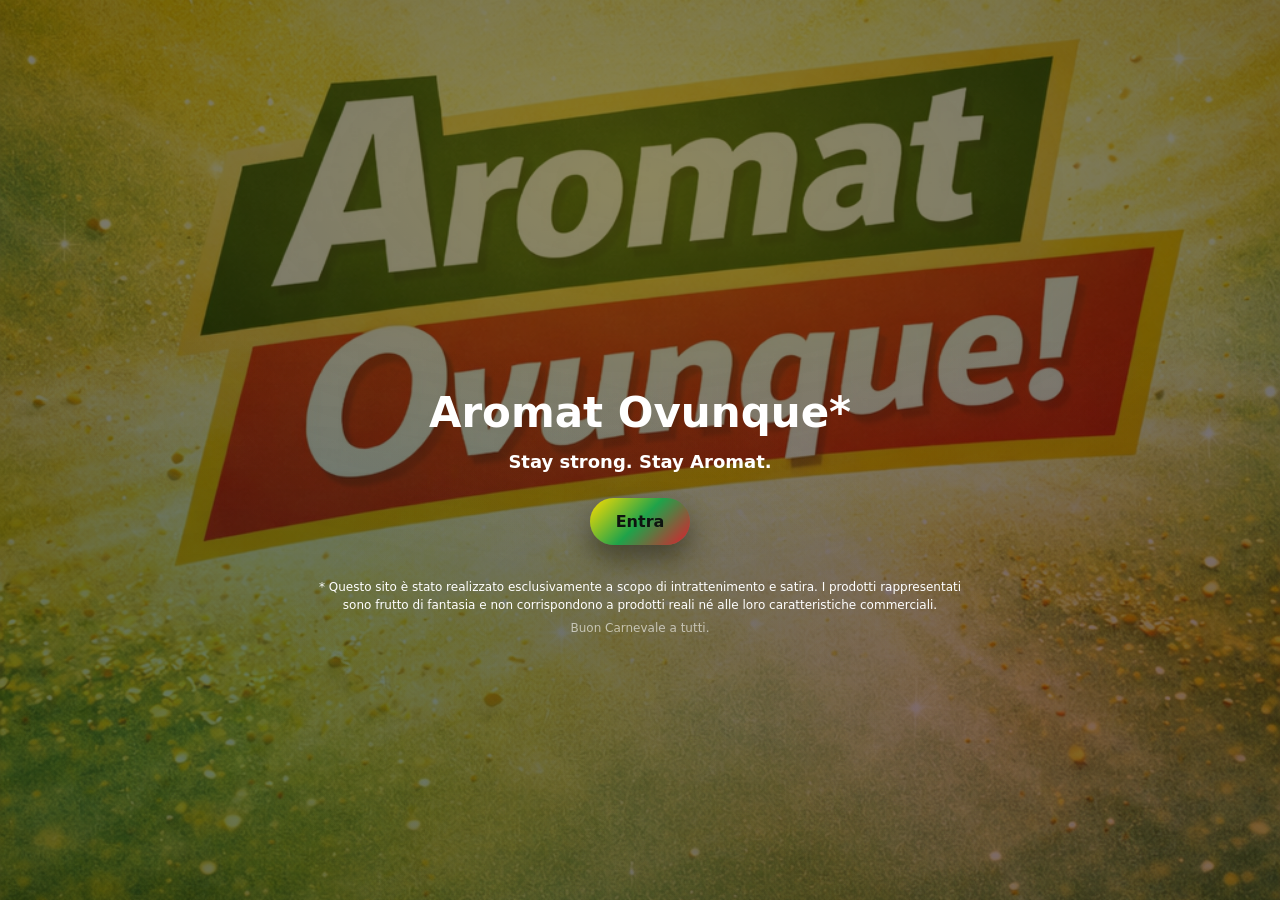
==== index.html @ a28d16bd "Update index.html" ====
<!doctype html>
<html lang="it">
<head>
  <meta charset="utf-8" />
  <meta name="viewport" content="width=device-width, initial-scale=1" />
  <title>Aromat Ovunque*</title>

  <style>
    :root{
      --yellow:#ffdd00;
      --green:#1fa34a;
      --red:#e11d2e;
    }

    *{ box-sizing:border-box; }
    html,body{ height:100%; }

    body{
      margin:0;
      min-height:100vh;
      display:grid;
      place-items:center;
      font-family: system-ui, -apple-system, Segoe UI, Roboto, Arial, sans-serif;
      color:#fff;

      background: url("Hero.jpg") center center / cover no-repeat fixed;
      overflow:hidden;
    }

    body::before{
      content:"";
      position:fixed;
      inset:0;
      background:
        radial-gradient(1200px 600px at 50% 20%, rgba(255,221,0,.18), transparent 65%),
        radial-gradient(1200px 600px at 20% 80%, rgba(31,163,74,.16), transparent 65%),
        radial-gradient(1200px 600px at 80% 80%, rgba(225,29,46,.14), transparent 65%),
        rgba(0,0,0,.55);
      z-index:0;
    }

    /* ---------- ANIMAZIONI ---------- */

    @keyframes fadeUp {
      from{
        opacity:0;
        transform: translateY(26px);
      }
      to{
        opacity:1;
        transform: translateY(0);
      }
    }

    .card{
      position:relative;
      z-index:1;
      max-width:720px;
      padding:36px 28px 30px;
      text-align:center;
      margin-top:120px;
    }

    .animate{
      opacity:0;
      animation: fadeUp .8s ease forwards;
    }

    .delay-1{ animation-delay:.2s; }
    .delay-2{ animation-delay:.45s; }
    .delay-3{ animation-delay:.7s; }
    .delay-4{ animation-delay:1s; }

    h1{
      margin:0 0 14px;
      font-size:42px;
    }

    .claim{
      margin:0 0 26px;
      font-size:18px;
      opacity:.85;
      font-weight:600;
    }

    .btn{
      display:inline-flex;
      padding:14px 26px;
      border-radius:999px;
      background: linear-gradient(135deg,
        var(--yellow),
        var(--green),
        var(--red));
      color:#0e1410;
      font-weight:900;
      text-decoration:none;
      box-shadow:0 14px 28px rgba(0,0,0,.4);
      transition: transform .15s ease, filter .15s ease;
    }

    .btn:hover{
      transform: translateY(-2px);
      filter: brightness(1.1);
    }

    .btn:active{
      transform: translateY(1px) scale(.98);
    }

    .disclaimer{
      margin-top:34px;
      font-size:12px;
      line-height:1.45;
      opacity:.7;
    }

    .disclaimer span{
      display:block;
      margin-top:6px;
      opacity:.6;
    }

    @media (max-width:600px){
      body{ background-attachment: scroll; }
      .card{ margin-top:90px; }
      h1{ font-size:34px; }
      .claim{ font-size:16px; }
    }
  </style>
</head>

<body>
  <div class="card">
    <h1 class="animate delay-1">Aromat Ovunque*</h1>

    <p class="claim animate delay-2">
      Stay strong. Stay Aromat.
    </p>

    <div class="animate delay-3">
      <a class="btn" href="shop.html">Entra</a>
    </div>

    <div class="disclaimer animate delay-4">
      * Questo sito è stato realizzato esclusivamente a scopo di intrattenimento e satira.
      I prodotti rappresentati sono frutto di fantasia e non corrispondono a prodotti reali
      né alle loro caratteristiche commerciali.
      <span>Buon Carnevale a tutti.</span>
    </div>
  </div>
</body>
</html>
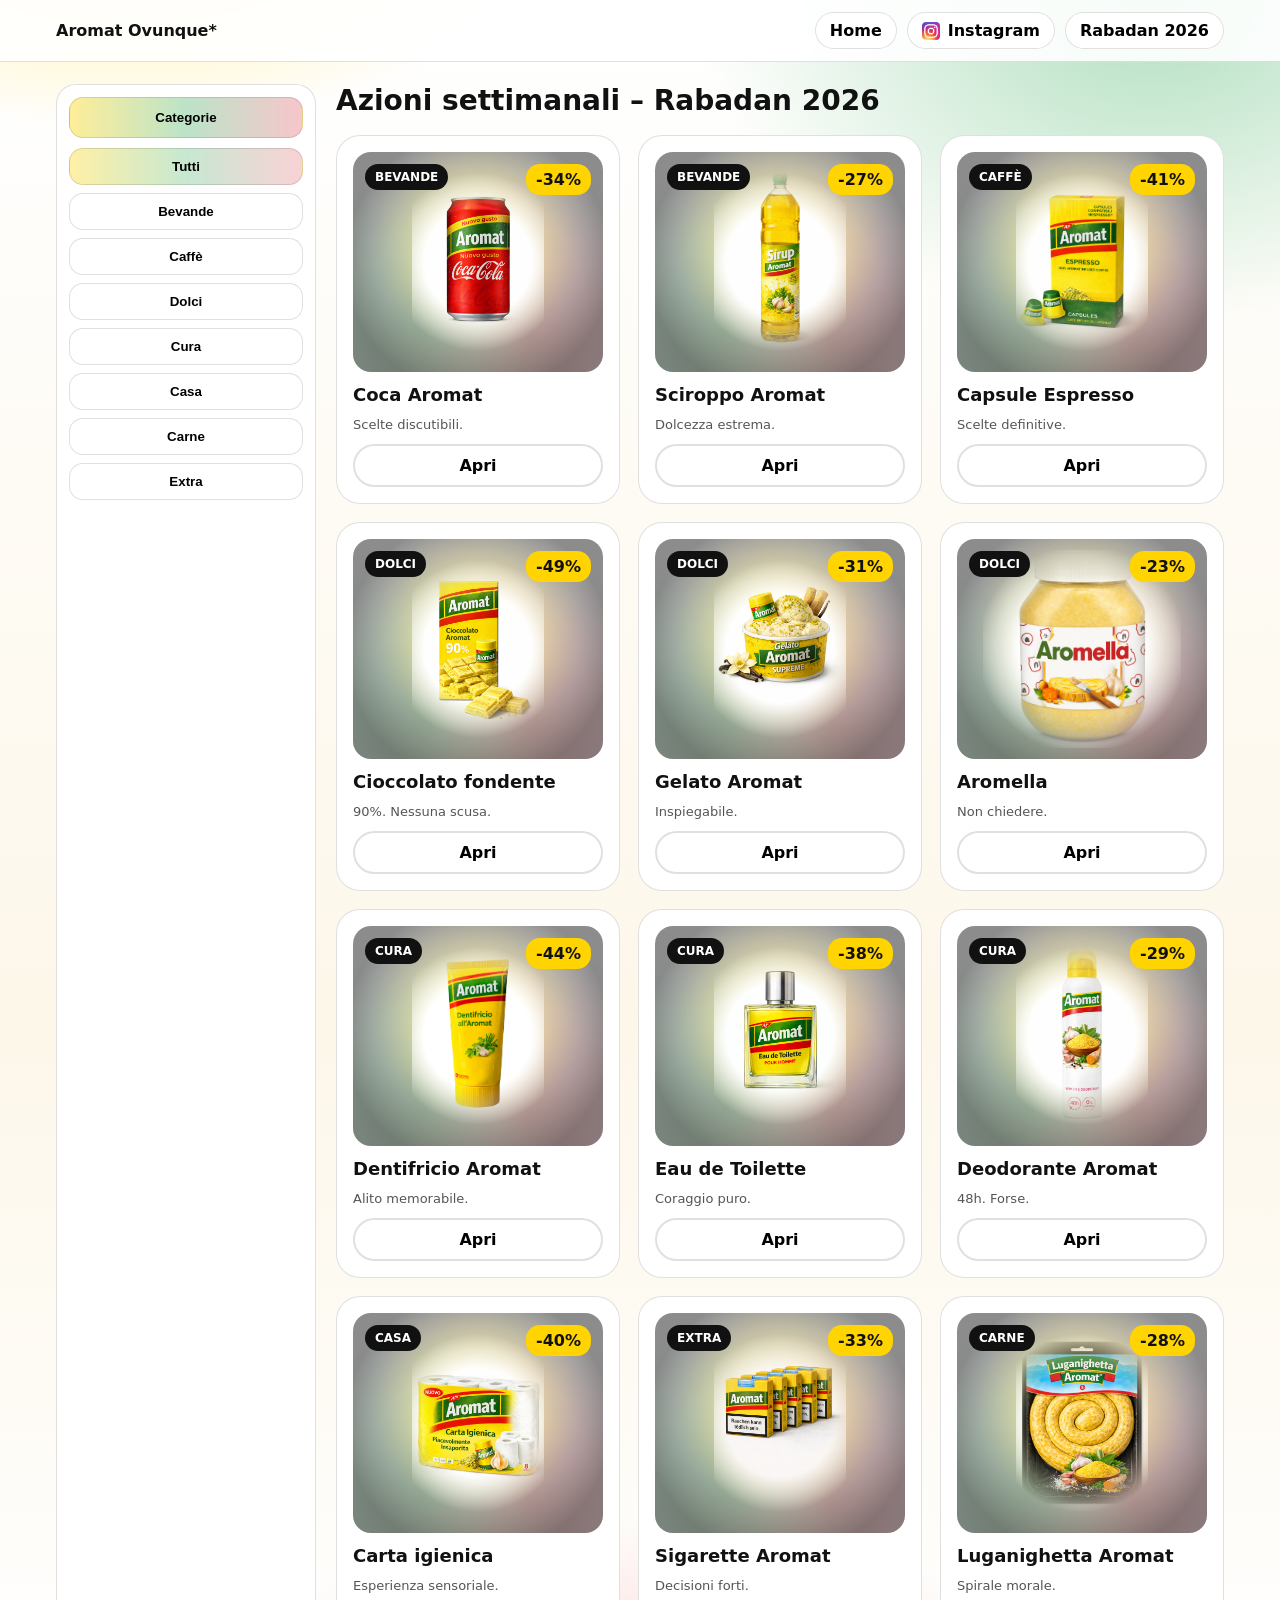
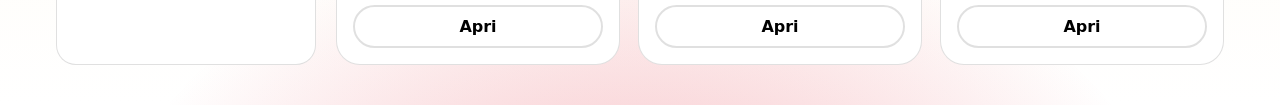
==== commit ee7deb95: "Refactor index.html with new styles and structure Updated HTML structure and styles for improved lay" ====
--- a/index.html
+++ b/index.html
@@ -1,152 +1,403 @@
 <!doctype html>
 <html lang="it">
 <head>
-  <meta charset="utf-8" />
-  <meta name="viewport" content="width=device-width, initial-scale=1" />
-  <title>Aromat Ovunque*</title>
-
-  <style>
-    :root{
-      --yellow:#ffdd00;
-      --green:#1fa34a;
-      --red:#e11d2e;
-    }
-
-    *{ box-sizing:border-box; }
-    html,body{ height:100%; }
-
-    body{
-      margin:0;
-      min-height:100vh;
-      display:grid;
-      place-items:center;
-      font-family: system-ui, -apple-system, Segoe UI, Roboto, Arial, sans-serif;
-      color:#fff;
-
-      background: url("Hero.jpg") center center / cover no-repeat fixed;
-      overflow:hidden;
-    }
-
-    body::before{
-      content:"";
-      position:fixed;
-      inset:0;
-      background:
-        radial-gradient(1200px 600px at 50% 20%, rgba(255,221,0,.18), transparent 65%),
-        radial-gradient(1200px 600px at 20% 80%, rgba(31,163,74,.16), transparent 65%),
-        radial-gradient(1200px 600px at 80% 80%, rgba(225,29,46,.14), transparent 65%),
-        rgba(0,0,0,.55);
-      z-index:0;
-    }
-
-    /* ---------- ANIMAZIONI ---------- */
-
-    @keyframes fadeUp {
-      from{
-        opacity:0;
-        transform: translateY(26px);
-      }
-      to{
-        opacity:1;
-        transform: translateY(0);
-      }
-    }
-
-    .card{
-      position:relative;
-      z-index:1;
-      max-width:720px;
-      padding:36px 28px 30px;
-      text-align:center;
-      margin-top:120px;
-    }
-
-    .animate{
-      opacity:0;
-      animation: fadeUp .8s ease forwards;
-    }
-
-    .delay-1{ animation-delay:.2s; }
-    .delay-2{ animation-delay:.45s; }
-    .delay-3{ animation-delay:.7s; }
-    .delay-4{ animation-delay:1s; }
-
-    h1{
-      margin:0 0 14px;
-      font-size:42px;
-    }
-
-    .claim{
-      margin:0 0 26px;
-      font-size:18px;
-      opacity:.85;
-      font-weight:600;
-    }
-
-    .btn{
-      display:inline-flex;
-      padding:14px 26px;
-      border-radius:999px;
-      background: linear-gradient(135deg,
-        var(--yellow),
-        var(--green),
-        var(--red));
-      color:#0e1410;
-      font-weight:900;
-      text-decoration:none;
-      box-shadow:0 14px 28px rgba(0,0,0,.4);
-      transition: transform .15s ease, filter .15s ease;
-    }
-
-    .btn:hover{
-      transform: translateY(-2px);
-      filter: brightness(1.1);
-    }
-
-    .btn:active{
-      transform: translateY(1px) scale(.98);
-    }
-
-    .disclaimer{
-      margin-top:34px;
-      font-size:12px;
-      line-height:1.45;
-      opacity:.7;
-    }
-
-    .disclaimer span{
-      display:block;
-      margin-top:6px;
-      opacity:.6;
-    }
-
-    @media (max-width:600px){
-      body{ background-attachment: scroll; }
-      .card{ margin-top:90px; }
-      h1{ font-size:34px; }
-      .claim{ font-size:16px; }
-    }
-  </style>
+<meta charset="utf-8">
+<meta name="viewport" content="width=device-width, initial-scale=1">
+<title>Aromat Ovunque* – Shop</title>
+
+<style>
+:root{
+  --yellow:#ffd400;
+  --green:#1fa34a;
+  --red:#e11d2e;
+  --ink:#111;
+  --muted:#555;
+  --line:rgba(0,0,0,.12);
+}
+
+*{box-sizing:border-box}
+
+body{
+  margin:0;
+  font-family:system-ui,-apple-system,Segoe UI,Roboto,Arial;
+  color:var(--ink);
+
+  /* SFONDO BRILLANTINO */
+  background:
+    radial-gradient(800px 500px at 10% -10%, rgba(255,212,0,.55), transparent 60%),
+    radial-gradient(700px 500px at 90% 0%, rgba(31,163,74,.35), transparent 65%),
+    radial-gradient(900px 600px at 50% 110%, rgba(225,29,46,.30), transparent 60%),
+    linear-gradient(180deg,#fff 0%, #fdf7ea 60%, #fff 100%);
+}
+
+/* HEADER */
+header{
+  position:sticky; top:0; z-index:10;
+  background:rgba(255,255,255,.9);
+  backdrop-filter:blur(10px);
+  border-bottom:1px solid var(--line);
+}
+.header-inner{
+  max-width:1200px;
+  margin:auto;
+  padding:12px 16px;
+  display:flex;
+  justify-content:space-between;
+  align-items:center;
+  gap:12px;
+}
+.brand{
+  font-weight:900;
+}
+.actions{
+  display:flex;
+  gap:10px;
+  flex-wrap:wrap;
+}
+.pill{
+  padding:8px 14px;
+  border-radius:999px;
+  border:1px solid var(--line);
+  background:#fff;
+  text-decoration:none;
+  font-weight:800;
+  color:#000;
+  display:inline-flex;
+  align-items:center;
+  gap:8px;
+}
+.pill img{
+  width:18px;
+  height:18px;
+}
+
+/* LAYOUT */
+.wrap{
+  max-width:1200px;
+  margin:auto;
+  padding:22px 16px 40px;
+  display:grid;
+  grid-template-columns:260px 1fr;
+  gap:20px;
+}
+@media(max-width:900px){
+  .wrap{grid-template-columns:1fr}
+}
+
+/* SIDEBAR */
+aside{
+  background:#fff;
+  border:1px solid var(--line);
+  border-radius:20px;
+  padding:12px;
+}
+.toggle{
+  width:100%;
+  padding:12px;
+  border-radius:14px;
+  border:1px solid var(--line);
+  background:linear-gradient(90deg,
+    rgba(255,212,0,.4),
+    rgba(31,163,74,.3),
+    rgba(225,29,46,.25)
+  );
+  font-weight:900;
+  cursor:pointer;
+}
+.catlist{
+  margin-top:10px;
+}
+.catbtn{
+  width:100%;
+  margin-bottom:8px;
+  padding:10px 12px;
+  border-radius:14px;
+  border:1px solid var(--line);
+  background:#fff;
+  font-weight:800;
+  cursor:pointer;
+}
+.catbtn.active{
+  background:linear-gradient(90deg,
+    rgba(255,212,0,.35),
+    rgba(31,163,74,.25),
+    rgba(225,29,46,.20)
+  );
+}
+
+/* MAIN */
+h1{
+  margin:0 0 18px;
+  font-size:28px;
+}
+
+.grid{
+  display:grid;
+  grid-template-columns:repeat(3,1fr);
+  gap:18px;
+}
+@media(max-width:1100px){.grid{grid-template-columns:repeat(2,1fr)}}
+@media(max-width:600px){.grid{grid-template-columns:1fr}}
+
+/* CARD */
+.card{
+  background:#fff;
+  border:1px solid var(--line);
+  border-radius:24px;
+  padding:16px;
+  display:flex;
+  flex-direction:column;
+  gap:12px;
+  transition:.2s ease;
+}
+.card:hover{
+  transform:translateY(-6px);
+  box-shadow:0 25px 50px rgba(0,0,0,.18);
+}
+
+/* IMMAGINE MODERNA */
+.stage{
+  position:relative;
+  height:220px;
+  border-radius:18px;
+  overflow:hidden;
+  display:flex;
+  align-items:center;
+  justify-content:center;
+  background:
+    radial-gradient(circle at 50% 40%, rgba(255,212,0,.45), transparent 60%),
+    radial-gradient(circle at 30% 80%, rgba(31,163,74,.30), transparent 65%),
+    radial-gradient(circle at 70% 85%, rgba(225,29,46,.28), transparent 65%);
+}
+.stage::before{
+  content:"";
+  position:absolute;
+  inset:0;
+  background:radial-gradient(circle, transparent 30%, rgba(0,0,0,.45) 80%);
+}
+.stage img{
+  max-width:90%;
+  max-height:90%;
+  z-index:1;
+  filter:drop-shadow(0 28px 40px rgba(0,0,0,.4));
+  -webkit-mask-image:radial-gradient(circle,#000 45%,transparent 75%);
+  mask-image:radial-gradient(circle,#000 45%,transparent 75%);
+}
+
+/* TAG + SCONTO */
+.tag{
+  position:absolute;
+  top:12px; left:12px;
+  background:#111;
+  color:#fff;
+  font-size:12px;
+  padding:6px 10px;
+  border-radius:999px;
+  font-weight:900;
+  z-index:2;
+}
+.sale{
+  position:absolute;
+  top:12px; right:12px;
+  background:var(--yellow);
+  padding:6px 10px;
+  border-radius:14px;
+  font-weight:900;
+  z-index:2;
+}
+
+.card h3{margin:0;font-size:18px}
+.card p{margin:0;font-size:13px;color:var(--muted)}
+
+.open{
+  margin-top:auto;
+  text-align:center;
+  padding:10px;
+  border-radius:999px;
+  font-weight:900;
+  border:2px solid var(--line);
+  text-decoration:none;
+  color:#000;
+}
+.open:hover{
+  background:linear-gradient(90deg,var(--yellow),var(--green),var(--red));
+}
+
+/* UTIL */
+.hidden{display:none}
+</style>
 </head>
 
 <body>
-  <div class="card">
-    <h1 class="animate delay-1">Aromat Ovunque*</h1>
-
-    <p class="claim animate delay-2">
-      Stay strong. Stay Aromat.
-    </p>
-
-    <div class="animate delay-3">
-      <a class="btn" href="shop.html">Entra</a>
+
+<header>
+  <div class="header-inner">
+    <div class="brand">Aromat Ovunque*</div>
+    <div class="actions">
+      <a class="pill" href="index.html">Home</a>
+      <a class="pill" href="https://www.instagram.com/aromatovunque.ch?igsh=cHMxaHVyOWZmNTkz" target="_blank">
+        <img src="insta.jpg" alt="">Instagram
+      </a>
+      <span class="pill">Rabadan 2026</span>
     </div>
-
-    <div class="disclaimer animate delay-4">
-      * Questo sito è stato realizzato esclusivamente a scopo di intrattenimento e satira.
-      I prodotti rappresentati sono frutto di fantasia e non corrispondono a prodotti reali
-      né alle loro caratteristiche commerciali.
-      <span>Buon Carnevale a tutti.</span>
-    </div>
-  </div>
+  </div>
+</header>
+
+<div class="wrap">
+
+<aside>
+  <button class="toggle">Categorie</button>
+  <div class="catlist">
+    <button class="catbtn active" data-f="all">Tutti</button>
+    <button class="catbtn" data-f="bevande">Bevande</button>
+    <button class="catbtn" data-f="caffe">Caffè</button>
+    <button class="catbtn" data-f="dolci">Dolci</button>
+    <button class="catbtn" data-f="cura">Cura</button>
+    <button class="catbtn" data-f="casa">Casa</button>
+    <button class="catbtn" data-f="carne">Carne</button>
+    <button class="catbtn" data-f="extra">Extra</button>
+  </div>
+</aside>
+
+<main>
+<h1>Azioni settimanali – Rabadan 2026</h1>
+
+<section class="grid">
+
+<!-- ELENCO PRODOTTI (tutti) -->
+
+<!-- BEVANDE -->
+<div class="card" data-cat="bevande">
+  <div class="stage"><span class="tag">BEVANDE</span><span class="sale">-34%</span>
+    <img src="coca.jpg">
+  </div>
+  <h3>Coca Aromat</h3>
+  <p>Scelte discutibili.</p>
+  <a class="open" href="coca.jpg">Apri</a>
+</div>
+
+<div class="card" data-cat="bevande">
+  <div class="stage"><span class="tag">BEVANDE</span><span class="sale">-27%</span>
+    <img src="sciroppo.jpg">
+  </div>
+  <h3>Sciroppo Aromat</h3>
+  <p>Dolcezza estrema.</p>
+  <a class="open" href="sciroppo.jpg">Apri</a>
+</div>
+
+<!-- CAFFÈ -->
+<div class="card" data-cat="caffe">
+  <div class="stage"><span class="tag">CAFFÈ</span><span class="sale">-41%</span>
+    <img src="caffe.jpg">
+  </div>
+  <h3>Capsule Espresso</h3>
+  <p>Scelte definitive.</p>
+  <a class="open" href="caffe.jpg">Apri</a>
+</div>
+
+<!-- DOLCI -->
+<div class="card" data-cat="dolci">
+  <div class="stage"><span class="tag">DOLCI</span><span class="sale">-49%</span>
+    <img src="cioccolato.jpg">
+  </div>
+  <h3>Cioccolato fondente</h3>
+  <p>90%. Nessuna scusa.</p>
+  <a class="open" href="cioccolato.jpg">Apri</a>
+</div>
+
+<div class="card" data-cat="dolci">
+  <div class="stage"><span class="tag">DOLCI</span><span class="sale">-31%</span>
+    <img src="gelato.jpg">
+  </div>
+  <h3>Gelato Aromat</h3>
+  <p>Inspiegabile.</p>
+  <a class="open" href="gelato.jpg">Apri</a>
+</div>
+
+<div class="card" data-cat="dolci">
+  <div class="stage"><span class="tag">DOLCI</span><span class="sale">-23%</span>
+    <img src="aromella.jpg">
+  </div>
+  <h3>Aromella</h3>
+  <p>Non chiedere.</p>
+  <a class="open" href="aromella.jpg">Apri</a>
+</div>
+
+<!-- CURA -->
+<div class="card" data-cat="cura">
+  <div class="stage"><span class="tag">CURA</span><span class="sale">-44%</span>
+    <img src="dentifricio.jpg">
+  </div>
+  <h3>Dentifricio Aromat</h3>
+  <p>Alito memorabile.</p>
+  <a class="open" href="dentifricio.jpg">Apri</a>
+</div>
+
+<div class="card" data-cat="cura">
+  <div class="stage"><span class="tag">CURA</span><span class="sale">-38%</span>
+    <img src="profumo.jpg">
+  </div>
+  <h3>Eau de Toilette</h3>
+  <p>Coraggio puro.</p>
+  <a class="open" href="profumo.jpg">Apri</a>
+</div>
+
+<div class="card" data-cat="cura">
+  <div class="stage"><span class="tag">CURA</span><span class="sale">-29%</span>
+    <img src="deodorante.jpg">
+  </div>
+  <h3>Deodorante Aromat</h3>
+  <p>48h. Forse.</p>
+  <a class="open" href="deodorante.jpg">Apri</a>
+</div>
+
+<!-- CASA -->
+<div class="card" data-cat="casa">
+  <div class="stage"><span class="tag">CASA</span><span class="sale">-40%</span>
+    <img src="carta.jpg">
+  </div>
+  <h3>Carta igienica</h3>
+  <p>Esperienza sensoriale.</p>
+  <a class="open" href="carta.jpg">Apri</a>
+</div>
+<!-- EXTRA -->
+<div class="card" data-cat="extra">
+  <div class="stage"><span class="tag">EXTRA</span><span class="sale">-33%</span>
+    <img src="sigarette.jpg">
+  </div>
+  <h3>Sigarette Aromat</h3>
+  <p>Decisioni forti.</p>
+  <a class="open" href="sigarette.jpg">Apri</a>
+</div>
+
+<!-- CARNE -->
+<div class="card" data-cat="carne">
+  <div class="stage"><span class="tag">CARNE</span><span class="sale">-28%</span>
+    <img src="luganighetta.jpg">
+  </div>
+  <h3>Luganighetta Aromat</h3>
+  <p>Spirale morale.</p>
+  <a class="open" href="luganighetta.jpg">Apri</a>
+</div>
+
+</section>
+</main>
+</div>
+
+<script>
+const btns=document.querySelectorAll(".catbtn");
+const cards=document.querySelectorAll(".card");
+btns.forEach(b=>{
+  b.onclick=()=>{
+    btns.forEach(x=>x.classList.remove("active"));
+    b.classList.add("active");
+    const f=b.dataset.f;
+    cards.forEach(c=>{
+      c.classList.toggle("hidden",f!=="all" && c.dataset.cat!==f);
+    });
+  }
+});
+</script>
+
 </body>
 </html>
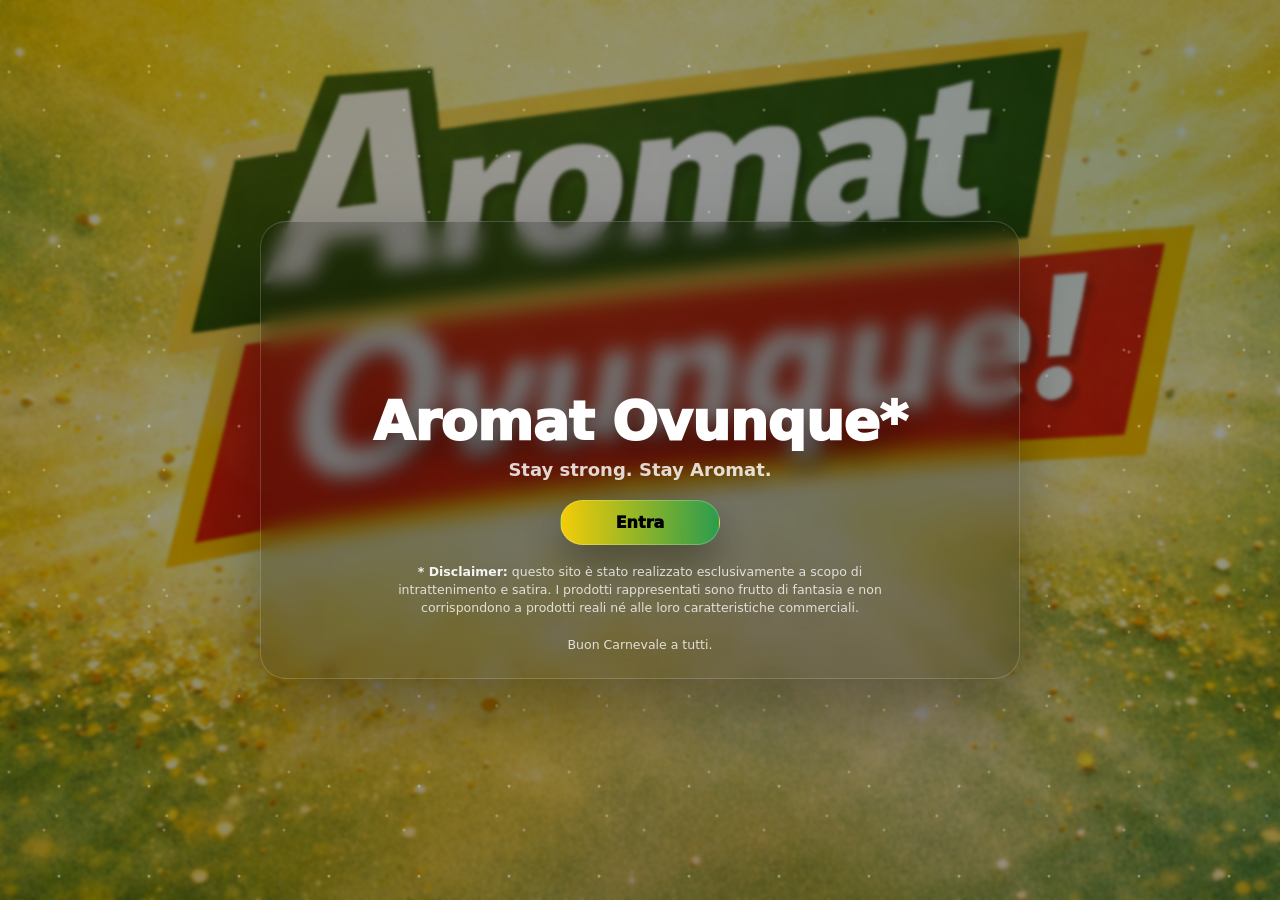
==== commit fe057442: "Refactor index.html for layout and style enhancements Updated HTML structure and styles for improved" ====
--- a/index.html
+++ b/index.html
@@ -1,403 +1,198 @@
 <!doctype html>
 <html lang="it">
 <head>
-<meta charset="utf-8">
-<meta name="viewport" content="width=device-width, initial-scale=1">
-<title>Aromat Ovunque* – Shop</title>
+  <meta charset="utf-8" />
+  <meta name="viewport" content="width=device-width, initial-scale=1" />
+  <title>Aromat Ovunque*</title>
 
-<style>
-:root{
-  --yellow:#ffd400;
-  --green:#1fa34a;
-  --red:#e11d2e;
-  --ink:#111;
-  --muted:#555;
-  --line:rgba(0,0,0,.12);
-}
+  <style>
+    :root{
+      --yellow:#ffd400;
+      --green:#1fa34a;
+      --red:#e11d2e;
+      --ink:#ffffff;
+      --muted:rgba(255,255,255,.82);
+    }
 
-*{box-sizing:border-box}
+    *{box-sizing:border-box}
+    html,body{height:100%}
+    body{
+      margin:0;
+      font-family:system-ui,-apple-system,Segoe UI,Roboto,Arial;
+      color:var(--ink);
+      background:#0b0b0b;
+      overflow:hidden;
+    }
 
-body{
-  margin:0;
-  font-family:system-ui,-apple-system,Segoe UI,Roboto,Arial;
-  color:var(--ink);
+    /* Hero background */
+    .hero{
+      position:fixed;
+      inset:0;
+      background:
+        radial-gradient(900px 520px at 12% 10%, rgba(255,212,0,.16), transparent 62%),
+        radial-gradient(900px 520px at 92% 18%, rgba(31,163,74,.12), transparent 62%),
+        radial-gradient(900px 520px at 55% 95%, rgba(225,29,46,.12), transparent 62%),
+        url("Hero.jpg") center/cover no-repeat;
+      filter:saturate(1.05) contrast(1.02);
+      transform:scale(1.02);
+    }
 
-  /* SFONDO BRILLANTINO */
-  background:
-    radial-gradient(800px 500px at 10% -10%, rgba(255,212,0,.55), transparent 60%),
-    radial-gradient(700px 500px at 90% 0%, rgba(31,163,74,.35), transparent 65%),
-    radial-gradient(900px 600px at 50% 110%, rgba(225,29,46,.30), transparent 60%),
-    linear-gradient(180deg,#fff 0%, #fdf7ea 60%, #fff 100%);
-}
+    /* Dark overlay for readability */
+    .overlay{
+      position:fixed;
+      inset:0;
+      background: rgba(0,0,0,.42);
+      backdrop-filter: blur(1.5px);
+    }
 
-/* HEADER */
-header{
-  position:sticky; top:0; z-index:10;
-  background:rgba(255,255,255,.9);
-  backdrop-filter:blur(10px);
-  border-bottom:1px solid var(--line);
-}
-.header-inner{
-  max-width:1200px;
-  margin:auto;
-  padding:12px 16px;
-  display:flex;
-  justify-content:space-between;
-  align-items:center;
-  gap:12px;
-}
-.brand{
-  font-weight:900;
-}
-.actions{
-  display:flex;
-  gap:10px;
-  flex-wrap:wrap;
-}
-.pill{
-  padding:8px 14px;
-  border-radius:999px;
-  border:1px solid var(--line);
-  background:#fff;
-  text-decoration:none;
-  font-weight:800;
-  color:#000;
-  display:inline-flex;
-  align-items:center;
-  gap:8px;
-}
-.pill img{
-  width:18px;
-  height:18px;
-}
+    /* Subtle sparkles */
+    .sparkles{
+      position:fixed;
+      inset:-40px;
+      pointer-events:none;
+      opacity:.45;
+      background:
+        radial-gradient(circle at 10% 18%, rgba(255,255,255,.75) 0 1px, transparent 2px) 0 0/90px 90px,
+        radial-gradient(circle at 70% 25%, rgba(255,255,255,.55) 0 1px, transparent 2px) 0 0/120px 120px,
+        radial-gradient(circle at 35% 80%, rgba(255,255,255,.55) 0 1px, transparent 2px) 0 0/140px 140px,
+        radial-gradient(circle at 88% 78%, rgba(255,255,255,.55) 0 1px, transparent 2px) 0 0/110px 110px;
+      animation:sparkle 7s linear infinite;
+      filter:blur(.15px);
+    }
+    @keyframes sparkle{
+      0%{transform:translate3d(0,0,0)}
+      100%{transform:translate3d(-60px,40px,0)}
+    }
 
-/* LAYOUT */
-.wrap{
-  max-width:1200px;
-  margin:auto;
-  padding:22px 16px 40px;
-  display:grid;
-  grid-template-columns:260px 1fr;
-  gap:20px;
-}
-@media(max-width:900px){
-  .wrap{grid-template-columns:1fr}
-}
+    /* Content */
+    .wrap{
+      position:relative;
+      height:100%;
+      display:grid;
+      place-items:center;
+      padding:24px;
+    }
 
-/* SIDEBAR */
-aside{
-  background:#fff;
-  border:1px solid var(--line);
-  border-radius:20px;
-  padding:12px;
-}
-.toggle{
-  width:100%;
-  padding:12px;
-  border-radius:14px;
-  border:1px solid var(--line);
-  background:linear-gradient(90deg,
-    rgba(255,212,0,.4),
-    rgba(31,163,74,.3),
-    rgba(225,29,46,.25)
-  );
-  font-weight:900;
-  cursor:pointer;
-}
-.catlist{
-  margin-top:10px;
-}
-.catbtn{
-  width:100%;
-  margin-bottom:8px;
-  padding:10px 12px;
-  border-radius:14px;
-  border:1px solid var(--line);
-  background:#fff;
-  font-weight:800;
-  cursor:pointer;
-}
-.catbtn.active{
-  background:linear-gradient(90deg,
-    rgba(255,212,0,.35),
-    rgba(31,163,74,.25),
-    rgba(225,29,46,.20)
-  );
-}
+    .panel{
+      width:min(760px, 92vw);
+      text-align:center;
+      padding:28px 22px 24px;
+      border-radius:26px;
+      background: rgba(0,0,0,.22);
+      border:1px solid rgba(255,255,255,.18);
+      box-shadow: 0 30px 70px rgba(0,0,0,.35);
+      backdrop-filter: blur(10px);
+    }
 
-/* MAIN */
-h1{
-  margin:0 0 18px;
-  font-size:28px;
-}
+    /* Push content down so it doesn't overlap the logo in Hero */
+    .stack{
+      margin-top: clamp(120px, 16vh, 190px);
+      display:flex;
+      flex-direction:column;
+      align-items:center;
+      gap:10px;
+    }
 
-.grid{
-  display:grid;
-  grid-template-columns:repeat(3,1fr);
-  gap:18px;
-}
-@media(max-width:1100px){.grid{grid-template-columns:repeat(2,1fr)}}
-@media(max-width:600px){.grid{grid-template-columns:1fr}}
+    h1{
+      margin:0;
+      font-size: clamp(34px, 5vw, 54px);
+      letter-spacing:-.6px;
+      line-height:1.02;
+      font-weight:950;
+      text-shadow: 0 14px 30px rgba(0,0,0,.45);
+      opacity:0;
+      transform: translateY(10px);
+      animation: popIn .65s ease forwards;
+    }
 
-/* CARD */
-.card{
-  background:#fff;
-  border:1px solid var(--line);
-  border-radius:24px;
-  padding:16px;
-  display:flex;
-  flex-direction:column;
-  gap:12px;
-  transition:.2s ease;
-}
-.card:hover{
-  transform:translateY(-6px);
-  box-shadow:0 25px 50px rgba(0,0,0,.18);
-}
+    .subtitle{
+      margin:0;
+      color:var(--muted);
+      font-weight:700;
+      font-size: clamp(14px, 1.7vw, 18px);
+      text-shadow: 0 10px 22px rgba(0,0,0,.35);
+      opacity:0;
+      transform: translateY(10px);
+      animation: popIn .65s ease .12s forwards;
+    }
 
-/* IMMAGINE MODERNA */
-.stage{
-  position:relative;
-  height:220px;
-  border-radius:18px;
-  overflow:hidden;
-  display:flex;
-  align-items:center;
-  justify-content:center;
-  background:
-    radial-gradient(circle at 50% 40%, rgba(255,212,0,.45), transparent 60%),
-    radial-gradient(circle at 30% 80%, rgba(31,163,74,.30), transparent 65%),
-    radial-gradient(circle at 70% 85%, rgba(225,29,46,.28), transparent 65%);
-}
-.stage::before{
-  content:"";
-  position:absolute;
-  inset:0;
-  background:radial-gradient(circle, transparent 30%, rgba(0,0,0,.45) 80%);
-}
-.stage img{
-  max-width:90%;
-  max-height:90%;
-  z-index:1;
-  filter:drop-shadow(0 28px 40px rgba(0,0,0,.4));
-  -webkit-mask-image:radial-gradient(circle,#000 45%,transparent 75%);
-  mask-image:radial-gradient(circle,#000 45%,transparent 75%);
-}
+    @keyframes popIn{
+      to{opacity:1; transform:translateY(0)}
+    }
 
-/* TAG + SCONTO */
-.tag{
-  position:absolute;
-  top:12px; left:12px;
-  background:#111;
-  color:#fff;
-  font-size:12px;
-  padding:6px 10px;
-  border-radius:999px;
-  font-weight:900;
-  z-index:2;
-}
-.sale{
-  position:absolute;
-  top:12px; right:12px;
-  background:var(--yellow);
-  padding:6px 10px;
-  border-radius:14px;
-  font-weight:900;
-  z-index:2;
-}
+    /* CTA button (Aromat-ish) */
+    .cta{
+      margin-top:10px;
+      display:inline-flex;
+      align-items:center;
+      justify-content:center;
+      min-width:160px;
+      padding:12px 20px;
+      border-radius:999px;
+      font-weight:950;
+      color:#000;
+      text-decoration:none;
+      border:1px solid rgba(255,255,255,.22);
+      background: linear-gradient(90deg, rgba(255,212,0,.92), rgba(31,163,74,.86));
+      box-shadow: 0 18px 40px rgba(0,0,0,.35);
+      transition: transform .12s ease, box-shadow .12s ease, filter .12s ease;
+      opacity:0;
+      transform: translateY(10px);
+      animation: popIn .65s ease .22s forwards;
+    }
+    .cta:hover{
+      transform: translateY(-2px) scale(1.02);
+      filter:saturate(1.08);
+      box-shadow: 0 26px 55px rgba(0,0,0,.42);
+      background: linear-gradient(90deg, var(--yellow), var(--green), var(--red));
+    }
+    .cta:active{transform: translateY(0) scale(.99)}
 
-.card h3{margin:0;font-size:18px}
-.card p{margin:0;font-size:13px;color:var(--muted)}
+    /* Disclaimer */
+    .disclaimer{
+      margin:18px auto 0;
+      max-width: 62ch;
+      font-size:12.5px;
+      line-height:1.45;
+      color: rgba(255,255,255,.78);
+      text-shadow: 0 10px 22px rgba(0,0,0,.35);
+      opacity:0;
+      transform: translateY(10px);
+      animation: popIn .65s ease .32s forwards;
+    }
 
-.open{
-  margin-top:auto;
-  text-align:center;
-  padding:10px;
-  border-radius:999px;
-  font-weight:900;
-  border:2px solid var(--line);
-  text-decoration:none;
-  color:#000;
-}
-.open:hover{
-  background:linear-gradient(90deg,var(--yellow),var(--green),var(--red));
-}
+    .disclaimer b{
+      color: rgba(255,255,255,.92);
+    }
 
-/* UTIL */
-.hidden{display:none}
-</style>
+    /* Reduced motion */
+    @media (prefers-reduced-motion: reduce){
+      .sparkles{animation:none}
+      h1,.subtitle,.cta,.disclaimer{animation:none; opacity:1; transform:none}
+    }
+  </style>
 </head>
 
 <body>
+  <div class="hero" aria-hidden="true"></div>
+  <div class="overlay" aria-hidden="true"></div>
+  <div class="sparkles" aria-hidden="true"></div>
 
-<header>
-  <div class="header-inner">
-    <div class="brand">Aromat Ovunque*</div>
-    <div class="actions">
-      <a class="pill" href="index.html">Home</a>
-      <a class="pill" href="https://www.instagram.com/aromatovunque.ch?igsh=cHMxaHVyOWZmNTkz" target="_blank">
-        <img src="insta.jpg" alt="">Instagram
-      </a>
-      <span class="pill">Rabadan 2026</span>
-    </div>
-  </div>
-</header>
+  <main class="wrap">
+    <section class="panel">
+      <div class="stack">
+        <h1>Aromat Ovunque*</h1>
+        <p class="subtitle">Stay strong. Stay Aromat.</p>
+        <a class="cta" href="shop.html">Entra</a>
+      </div>
 
-<div class="wrap">
-
-<aside>
-  <button class="toggle">Categorie</button>
-  <div class="catlist">
-    <button class="catbtn active" data-f="all">Tutti</button>
-    <button class="catbtn" data-f="bevande">Bevande</button>
-    <button class="catbtn" data-f="caffe">Caffè</button>
-    <button class="catbtn" data-f="dolci">Dolci</button>
-    <button class="catbtn" data-f="cura">Cura</button>
-    <button class="catbtn" data-f="casa">Casa</button>
-    <button class="catbtn" data-f="carne">Carne</button>
-    <button class="catbtn" data-f="extra">Extra</button>
-  </div>
-</aside>
-
-<main>
-<h1>Azioni settimanali – Rabadan 2026</h1>
-
-<section class="grid">
-
-<!-- ELENCO PRODOTTI (tutti) -->
-
-<!-- BEVANDE -->
-<div class="card" data-cat="bevande">
-  <div class="stage"><span class="tag">BEVANDE</span><span class="sale">-34%</span>
-    <img src="coca.jpg">
-  </div>
-  <h3>Coca Aromat</h3>
-  <p>Scelte discutibili.</p>
-  <a class="open" href="coca.jpg">Apri</a>
-</div>
-
-<div class="card" data-cat="bevande">
-  <div class="stage"><span class="tag">BEVANDE</span><span class="sale">-27%</span>
-    <img src="sciroppo.jpg">
-  </div>
-  <h3>Sciroppo Aromat</h3>
-  <p>Dolcezza estrema.</p>
-  <a class="open" href="sciroppo.jpg">Apri</a>
-</div>
-
-<!-- CAFFÈ -->
-<div class="card" data-cat="caffe">
-  <div class="stage"><span class="tag">CAFFÈ</span><span class="sale">-41%</span>
-    <img src="caffe.jpg">
-  </div>
-  <h3>Capsule Espresso</h3>
-  <p>Scelte definitive.</p>
-  <a class="open" href="caffe.jpg">Apri</a>
-</div>
-
-<!-- DOLCI -->
-<div class="card" data-cat="dolci">
-  <div class="stage"><span class="tag">DOLCI</span><span class="sale">-49%</span>
-    <img src="cioccolato.jpg">
-  </div>
-  <h3>Cioccolato fondente</h3>
-  <p>90%. Nessuna scusa.</p>
-  <a class="open" href="cioccolato.jpg">Apri</a>
-</div>
-
-<div class="card" data-cat="dolci">
-  <div class="stage"><span class="tag">DOLCI</span><span class="sale">-31%</span>
-    <img src="gelato.jpg">
-  </div>
-  <h3>Gelato Aromat</h3>
-  <p>Inspiegabile.</p>
-  <a class="open" href="gelato.jpg">Apri</a>
-</div>
-
-<div class="card" data-cat="dolci">
-  <div class="stage"><span class="tag">DOLCI</span><span class="sale">-23%</span>
-    <img src="aromella.jpg">
-  </div>
-  <h3>Aromella</h3>
-  <p>Non chiedere.</p>
-  <a class="open" href="aromella.jpg">Apri</a>
-</div>
-
-<!-- CURA -->
-<div class="card" data-cat="cura">
-  <div class="stage"><span class="tag">CURA</span><span class="sale">-44%</span>
-    <img src="dentifricio.jpg">
-  </div>
-  <h3>Dentifricio Aromat</h3>
-  <p>Alito memorabile.</p>
-  <a class="open" href="dentifricio.jpg">Apri</a>
-</div>
-
-<div class="card" data-cat="cura">
-  <div class="stage"><span class="tag">CURA</span><span class="sale">-38%</span>
-    <img src="profumo.jpg">
-  </div>
-  <h3>Eau de Toilette</h3>
-  <p>Coraggio puro.</p>
-  <a class="open" href="profumo.jpg">Apri</a>
-</div>
-
-<div class="card" data-cat="cura">
-  <div class="stage"><span class="tag">CURA</span><span class="sale">-29%</span>
-    <img src="deodorante.jpg">
-  </div>
-  <h3>Deodorante Aromat</h3>
-  <p>48h. Forse.</p>
-  <a class="open" href="deodorante.jpg">Apri</a>
-</div>
-
-<!-- CASA -->
-<div class="card" data-cat="casa">
-  <div class="stage"><span class="tag">CASA</span><span class="sale">-40%</span>
-    <img src="carta.jpg">
-  </div>
-  <h3>Carta igienica</h3>
-  <p>Esperienza sensoriale.</p>
-  <a class="open" href="carta.jpg">Apri</a>
-</div>
-<!-- EXTRA -->
-<div class="card" data-cat="extra">
-  <div class="stage"><span class="tag">EXTRA</span><span class="sale">-33%</span>
-    <img src="sigarette.jpg">
-  </div>
-  <h3>Sigarette Aromat</h3>
-  <p>Decisioni forti.</p>
-  <a class="open" href="sigarette.jpg">Apri</a>
-</div>
-
-<!-- CARNE -->
-<div class="card" data-cat="carne">
-  <div class="stage"><span class="tag">CARNE</span><span class="sale">-28%</span>
-    <img src="luganighetta.jpg">
-  </div>
-  <h3>Luganighetta Aromat</h3>
-  <p>Spirale morale.</p>
-  <a class="open" href="luganighetta.jpg">Apri</a>
-</div>
-
-</section>
-</main>
-</div>
-
-<script>
-const btns=document.querySelectorAll(".catbtn");
-const cards=document.querySelectorAll(".card");
-btns.forEach(b=>{
-  b.onclick=()=>{
-    btns.forEach(x=>x.classList.remove("active"));
-    b.classList.add("active");
-    const f=b.dataset.f;
-    cards.forEach(c=>{
-      c.classList.toggle("hidden",f!=="all" && c.dataset.cat!==f);
-    });
-  }
-});
-</script>
-
+      <p class="disclaimer">
+        <b>* Disclaimer:</b> questo sito è stato realizzato esclusivamente a scopo di intrattenimento e satira.
+        I prodotti rappresentati sono frutto di fantasia e non corrispondono a prodotti reali né alle loro caratteristiche commerciali.
+        <br><br>
+        Buon Carnevale a tutti.
+      </p>
+    </section>
+  </main>
 </body>
 </html>
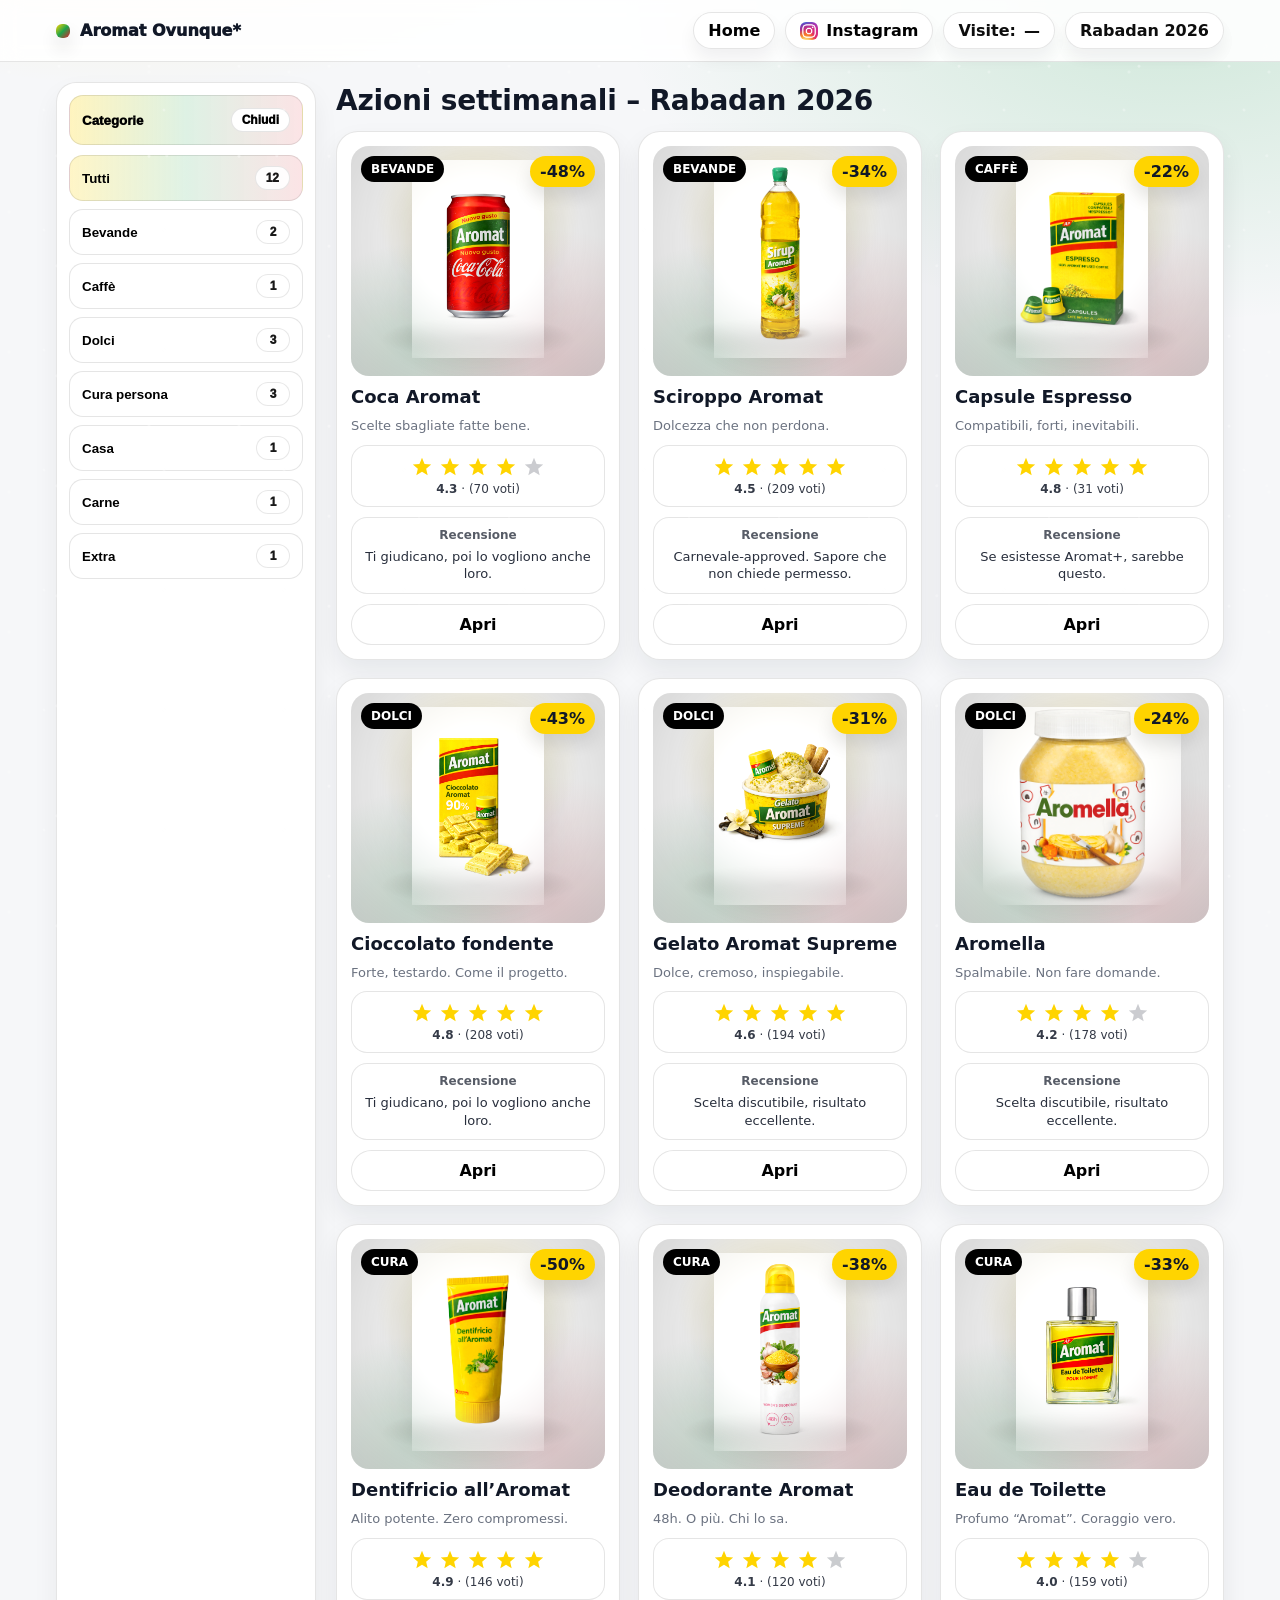
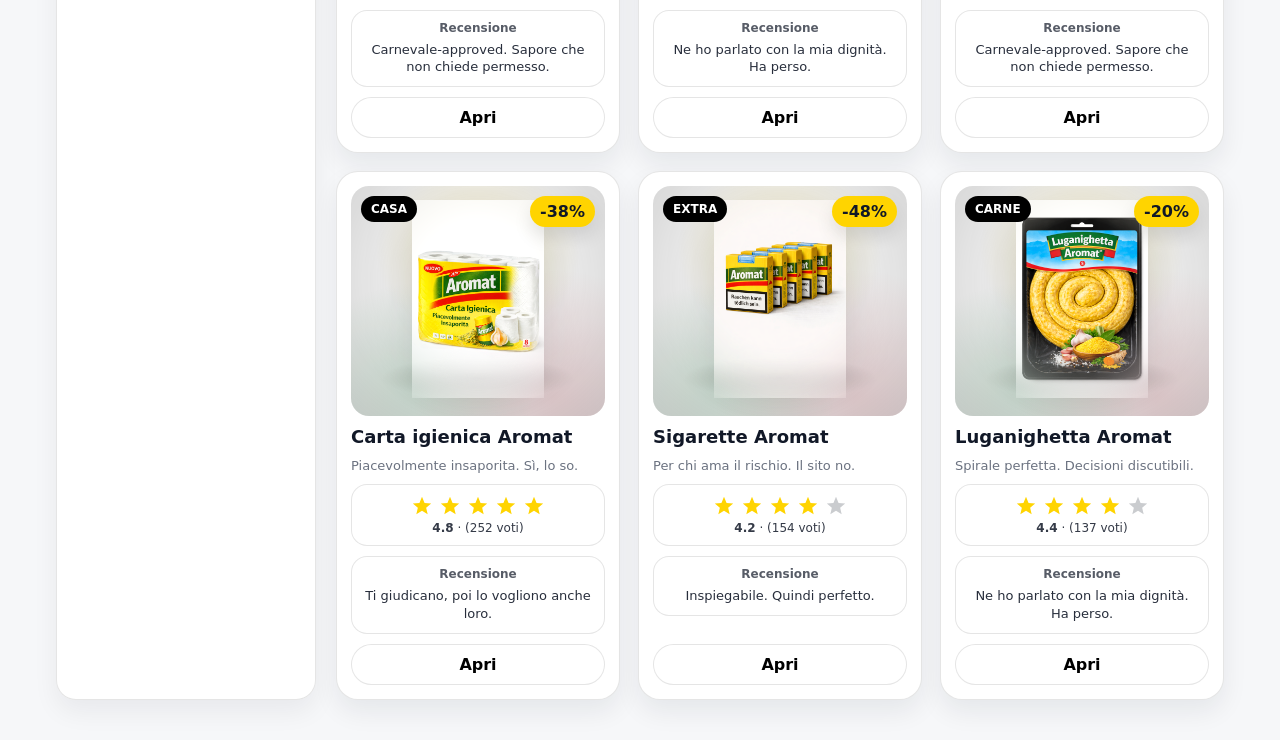
==== commit b4ec46b8: "Update print statement to say 'Goodbye World'" ====
--- a/index.html
+++ b/index.html
@@ -1,198 +1,723 @@
 <!doctype html>
 <html lang="it">
 <head>
-  <meta charset="utf-8" />
-  <meta name="viewport" content="width=device-width, initial-scale=1" />
-  <title>Aromat Ovunque*</title>
-
-  <style>
-    :root{
-      --yellow:#ffd400;
-      --green:#1fa34a;
-      --red:#e11d2e;
-      --ink:#ffffff;
-      --muted:rgba(255,255,255,.82);
-    }
-
-    *{box-sizing:border-box}
-    html,body{height:100%}
-    body{
-      margin:0;
-      font-family:system-ui,-apple-system,Segoe UI,Roboto,Arial;
-      color:var(--ink);
-      background:#0b0b0b;
-      overflow:hidden;
-    }
-
-    /* Hero background */
-    .hero{
-      position:fixed;
-      inset:0;
-      background:
-        radial-gradient(900px 520px at 12% 10%, rgba(255,212,0,.16), transparent 62%),
-        radial-gradient(900px 520px at 92% 18%, rgba(31,163,74,.12), transparent 62%),
-        radial-gradient(900px 520px at 55% 95%, rgba(225,29,46,.12), transparent 62%),
-        url("Hero.jpg") center/cover no-repeat;
-      filter:saturate(1.05) contrast(1.02);
-      transform:scale(1.02);
-    }
-
-    /* Dark overlay for readability */
-    .overlay{
-      position:fixed;
-      inset:0;
-      background: rgba(0,0,0,.42);
-      backdrop-filter: blur(1.5px);
-    }
-
-    /* Subtle sparkles */
-    .sparkles{
-      position:fixed;
-      inset:-40px;
-      pointer-events:none;
-      opacity:.45;
-      background:
-        radial-gradient(circle at 10% 18%, rgba(255,255,255,.75) 0 1px, transparent 2px) 0 0/90px 90px,
-        radial-gradient(circle at 70% 25%, rgba(255,255,255,.55) 0 1px, transparent 2px) 0 0/120px 120px,
-        radial-gradient(circle at 35% 80%, rgba(255,255,255,.55) 0 1px, transparent 2px) 0 0/140px 140px,
-        radial-gradient(circle at 88% 78%, rgba(255,255,255,.55) 0 1px, transparent 2px) 0 0/110px 110px;
-      animation:sparkle 7s linear infinite;
-      filter:blur(.15px);
-    }
-    @keyframes sparkle{
-      0%{transform:translate3d(0,0,0)}
-      100%{transform:translate3d(-60px,40px,0)}
-    }
-
-    /* Content */
-    .wrap{
-      position:relative;
-      height:100%;
-      display:grid;
-      place-items:center;
-      padding:24px;
-    }
-
-    .panel{
-      width:min(760px, 92vw);
-      text-align:center;
-      padding:28px 22px 24px;
-      border-radius:26px;
-      background: rgba(0,0,0,.22);
-      border:1px solid rgba(255,255,255,.18);
-      box-shadow: 0 30px 70px rgba(0,0,0,.35);
-      backdrop-filter: blur(10px);
-    }
-
-    /* Push content down so it doesn't overlap the logo in Hero */
-    .stack{
-      margin-top: clamp(120px, 16vh, 190px);
-      display:flex;
-      flex-direction:column;
-      align-items:center;
-      gap:10px;
-    }
-
-    h1{
-      margin:0;
-      font-size: clamp(34px, 5vw, 54px);
-      letter-spacing:-.6px;
-      line-height:1.02;
-      font-weight:950;
-      text-shadow: 0 14px 30px rgba(0,0,0,.45);
-      opacity:0;
-      transform: translateY(10px);
-      animation: popIn .65s ease forwards;
-    }
-
-    .subtitle{
-      margin:0;
-      color:var(--muted);
-      font-weight:700;
-      font-size: clamp(14px, 1.7vw, 18px);
-      text-shadow: 0 10px 22px rgba(0,0,0,.35);
-      opacity:0;
-      transform: translateY(10px);
-      animation: popIn .65s ease .12s forwards;
-    }
-
-    @keyframes popIn{
-      to{opacity:1; transform:translateY(0)}
-    }
-
-    /* CTA button (Aromat-ish) */
-    .cta{
-      margin-top:10px;
-      display:inline-flex;
-      align-items:center;
-      justify-content:center;
-      min-width:160px;
-      padding:12px 20px;
-      border-radius:999px;
-      font-weight:950;
-      color:#000;
-      text-decoration:none;
-      border:1px solid rgba(255,255,255,.22);
-      background: linear-gradient(90deg, rgba(255,212,0,.92), rgba(31,163,74,.86));
-      box-shadow: 0 18px 40px rgba(0,0,0,.35);
-      transition: transform .12s ease, box-shadow .12s ease, filter .12s ease;
-      opacity:0;
-      transform: translateY(10px);
-      animation: popIn .65s ease .22s forwards;
-    }
-    .cta:hover{
-      transform: translateY(-2px) scale(1.02);
-      filter:saturate(1.08);
-      box-shadow: 0 26px 55px rgba(0,0,0,.42);
-      background: linear-gradient(90deg, var(--yellow), var(--green), var(--red));
-    }
-    .cta:active{transform: translateY(0) scale(.99)}
-
-    /* Disclaimer */
-    .disclaimer{
-      margin:18px auto 0;
-      max-width: 62ch;
-      font-size:12.5px;
-      line-height:1.45;
-      color: rgba(255,255,255,.78);
-      text-shadow: 0 10px 22px rgba(0,0,0,.35);
-      opacity:0;
-      transform: translateY(10px);
-      animation: popIn .65s ease .32s forwards;
-    }
-
-    .disclaimer b{
-      color: rgba(255,255,255,.92);
-    }
-
-    /* Reduced motion */
-    @media (prefers-reduced-motion: reduce){
-      .sparkles{animation:none}
-      h1,.subtitle,.cta,.disclaimer{animation:none; opacity:1; transform:none}
-    }
-  </style>
+<meta charset="utf-8">
+<meta name="viewport" content="width=device-width, initial-scale=1">
+<title>Aromat Ovunque* – Shop</title>
+
+<style>
+:root{
+  --yellow:#ffd400;
+  --green:#1fa34a;
+  --red:#e11d2e;
+  --ink:#111827;
+  --muted:#6b7280;
+  --line:rgba(0,0,0,.10);
+  --shadow: 0 18px 45px rgba(17,24,39,.12);
+  --shadow2: 0 10px 25px rgba(17,24,39,.10);
+}
+
+*{box-sizing:border-box}
+body{
+  margin:0;
+  font-family:system-ui,-apple-system,Segoe UI,Roboto,Arial;
+  background:
+    radial-gradient(900px 520px at 12% -10%, rgba(255,212,0,.25), transparent 62%),
+    radial-gradient(900px 520px at 92% 0%, rgba(31,163,74,.18), transparent 62%),
+    radial-gradient(900px 520px at 55% 120%, rgba(225,29,46,.15), transparent 62%),
+    #f6f7f9;
+  color:var(--ink);
+  overflow-x:hidden;
+}
+
+/* brillantini */
+body::before{
+  content:"";
+  position:fixed;
+  inset:-40px;
+  pointer-events:none;
+  opacity:.55;
+  background:
+    radial-gradient(circle at 10% 18%, rgba(255,255,255,.65) 0 1px, transparent 2px) 0 0/90px 90px,
+    radial-gradient(circle at 70% 25%, rgba(255,255,255,.55) 0 1px, transparent 2px) 0 0/120px 120px,
+    radial-gradient(circle at 35% 80%, rgba(255,255,255,.50) 0 1px, transparent 2px) 0 0/140px 140px,
+    radial-gradient(circle at 88% 78%, rgba(255,255,255,.50) 0 1px, transparent 2px) 0 0/110px 110px;
+  filter: blur(.15px);
+  animation:sparkle 7s linear infinite;
+}
+@keyframes sparkle{
+  0%{transform:translate3d(0,0,0)}
+  100%{transform:translate3d(-60px,40px,0)}
+}
+
+/* HEADER */
+header{
+  position:sticky; top:0; z-index:10;
+  background:rgba(255,255,255,.90);
+  backdrop-filter:blur(10px);
+  border-bottom:1px solid var(--line);
+}
+.header{
+  max-width:1200px;
+  margin:auto;
+  padding:12px 16px;
+  display:flex;
+  justify-content:space-between;
+  align-items:center;
+  gap:12px;
+}
+.brand{
+  font-weight:950;
+  display:flex;
+  gap:10px;
+  align-items:center;
+  white-space:nowrap;
+}
+.dot{
+  width:14px;height:14px;border-radius:6px;
+  background:linear-gradient(135deg,var(--yellow),var(--green),var(--red));
+  box-shadow:0 10px 18px rgba(0,0,0,.12);
+}
+.actions{
+  display:flex;
+  gap:10px;
+  flex-wrap:wrap;
+  align-items:center;
+  justify-content:flex-end;
+}
+.pill{
+  padding:8px 14px;
+  border-radius:999px;
+  border:1px solid var(--line);
+  background:#fff;
+  text-decoration:none;
+  color:#000;
+  font-weight:900;
+  display:inline-flex;
+  align-items:center;
+  gap:8px;
+  box-shadow: 0 10px 18px rgba(17,24,39,.06);
+  transition: transform .12s ease, box-shadow .12s ease;
+}
+.pill:hover{transform:translateY(-1px); box-shadow:var(--shadow2);}
+.pill img{height:18px;border-radius:6px}
+.pill.static{cursor:default; opacity:.95}
+
+/* LAYOUT */
+.wrap{
+  max-width:1200px;
+  margin:auto;
+  padding:20px 16px 40px;
+  display:grid;
+  grid-template-columns:260px 1fr;
+  gap:20px;
+}
+@media(max-width:900px){
+  .wrap{grid-template-columns:1fr}
+}
+
+/* SIDEBAR */
+aside{
+  background:rgba(255,255,255,.92);
+  border-radius:20px;
+  border:1px solid var(--line);
+  padding:12px;
+  box-shadow: 0 12px 26px rgba(17,24,39,.06);
+}
+.toggle{
+  width:100%;
+  padding:12px;
+  font-weight:950;
+  border-radius:14px;
+  border:1px solid var(--line);
+  background:linear-gradient(90deg,rgba(255,212,0,.25),rgba(31,163,74,.15),rgba(225,29,46,.12));
+  cursor:pointer;
+  display:flex;
+  align-items:center;
+  justify-content:space-between;
+  transition: transform .12s ease, box-shadow .12s ease;
+}
+.toggle:hover{transform:translateY(-1px); box-shadow:var(--shadow2);}
+.state{
+  font-size:12px;
+  padding:4px 10px;
+  border-radius:999px;
+  border:1px solid var(--line);
+  background:#fff;
+}
+.catlist{
+  margin-top:10px;
+  overflow:hidden;
+  max-height:800px;
+  opacity:1;
+  transition:max-height .25s ease, opacity .2s ease;
+}
+aside.collapsed .catlist{
+  max-height:0;
+  opacity:0;
+}
+.catbtn{
+  width:100%;
+  margin-bottom:8px;
+  padding:10px 12px;
+  border-radius:14px;
+  border:1px solid var(--line);
+  background:#fff;
+  font-weight:900;
+  cursor:pointer;
+  display:flex;
+  align-items:center;
+  justify-content:space-between;
+  transition: transform .12s ease, box-shadow .12s ease, background .12s ease;
+}
+.catbtn:hover{transform:translateY(-1px); box-shadow:var(--shadow2);}
+.catbtn.active{
+  background:linear-gradient(90deg,rgba(255,212,0,.22),rgba(31,163,74,.14),rgba(225,29,46,.12));
+}
+.count{
+  min-width:34px;
+  text-align:center;
+  padding:4px 10px;
+  border-radius:999px;
+  border:1px solid var(--line);
+  background:#fff;
+  font-size:12px;
+  font-weight:950;
+  opacity:.9;
+}
+
+/* MAIN */
+h1{margin:2px 0 14px; font-size:28px; letter-spacing:-.2px;}
+
+.grid{
+  display:grid;
+  grid-template-columns:repeat(3,1fr);
+  gap:18px;
+}
+@media(max-width:1100px){.grid{grid-template-columns:repeat(2,1fr)}}
+@media(max-width:600px){.grid{grid-template-columns:1fr}}
+
+.card{
+  background:#fff;
+  border-radius:22px;
+  padding:14px;
+  border:1px solid var(--line);
+  display:flex;
+  flex-direction:column;
+  gap:10px;
+  box-shadow: 0 12px 26px rgba(17,24,39,.07);
+  transition: transform .18s ease, box-shadow .18s ease;
+  overflow:hidden;
+}
+.card:hover{
+  transform: translateY(-4px);
+  box-shadow: var(--shadow);
+}
+
+/* IMMAGINI (integrate meglio) */
+.stage{
+  position:relative;
+  height:230px;
+  border-radius:18px;
+  overflow:hidden;
+  display:flex;
+  align-items:center;
+  justify-content:center;
+  background:
+    radial-gradient(65% 65% at 50% 28%, rgba(255,212,0,.18), transparent 62%),
+    radial-gradient(70% 70% at 26% 88%, rgba(31,163,74,.14), transparent 66%),
+    radial-gradient(80% 80% at 80% 92%, rgba(225,29,46,.12), transparent 70%),
+    #fff;
+}
+.stage::before{
+  content:"";
+  position:absolute;
+  inset:0;
+  background: radial-gradient(circle at 50% 40%, transparent 22%, rgba(0,0,0,.10) 58%, rgba(0,0,0,.20) 100%);
+  pointer-events:none;
+  mix-blend-mode:multiply;
+  opacity:.95;
+}
+.stage::after{
+  content:"";
+  position:absolute;
+  bottom:16px;
+  width:78%;
+  height:44px;
+  background: radial-gradient(ellipse, rgba(0,0,0,.26), transparent 70%);
+  opacity:.85;
+}
+.stage img{
+  width:100%;
+  height:100%;
+  object-fit:contain;
+  padding:14px 16px 18px;
+  z-index:1;
+  filter:drop-shadow(0 20px 26px rgba(0,0,0,.22)) saturate(1.04) contrast(1.02);
+  -webkit-mask-image: radial-gradient(circle at 50% 42%, #000 34%, rgba(0,0,0,.62) 54%, transparent 78%);
+  mask-image: radial-gradient(circle at 50% 42%, #000 34%, rgba(0,0,0,.62) 54%, transparent 78%);
+  -webkit-mask-repeat:no-repeat;
+  mask-repeat:no-repeat;
+  -webkit-mask-size:cover;
+  mask-size:cover;
+}
+
+.tag{
+  position:absolute;
+  top:10px; left:10px;
+  background:#000;color:#fff;
+  padding:6px 10px;
+  border-radius:999px;
+  font-size:12px;
+  font-weight:900;
+  z-index:2;
+}
+.sale{
+  position:absolute;
+  top:10px; right:10px;
+  background:var(--yellow);
+  padding:6px 10px;
+  border-radius:999px;
+  font-weight:900;
+  z-index:2;
+  box-shadow:0 10px 18px rgba(0,0,0,.10);
+}
+
+.title{margin:0;font-size:18px}
+.desc{margin:0;color:var(--muted);font-size:13px;line-height:1.35}
+
+/* RATING */
+.rating{
+  text-align:center;
+  border:1px solid var(--line);
+  border-radius:16px;
+  padding:10px;
+  background: rgba(255,255,255,.92);
+}
+.stars{
+  display:flex;
+  justify-content:center;
+  gap:6px;
+}
+.star{
+  width:22px;height:22px;
+  background:none;border:0;
+  cursor:pointer;
+  padding:0;
+  transition: transform .12s ease;
+}
+.star:hover{transform: translateY(-1px) scale(1.06);}
+.star svg{width:22px;height:22px;display:block}
+.star.on path{fill:var(--yellow)}
+.star.off path{fill:rgba(17,24,39,.22)}
+.meta{
+  margin-top:4px;
+  font-size:12px;
+  opacity:.85;
+}
+
+/* RECENSIONE */
+.review{
+  text-align:center;
+  border:1px solid var(--line);
+  border-radius:16px;
+  padding:10px;
+  background: rgba(255,255,255,.92);
+}
+.review-title{
+  font-weight:900;
+  font-size:12px;
+  opacity:.7;
+}
+.review-text{
+  font-size:13px;
+  max-width:42ch;
+  margin:6px auto 0;
+  line-height:1.35;
+  opacity:.9;
+}
+
+/* CTA */
+.open{
+  margin-top:auto;
+  padding:10px 14px;
+  border-radius:999px;
+  border:1px solid var(--line);
+  text-align:center;
+  font-weight:900;
+  text-decoration:none;
+  color:#000;
+  background:#fff;
+  transition: transform .12s ease, box-shadow .12s ease, background .12s ease;
+}
+.open:hover{
+  background:linear-gradient(90deg,var(--yellow),var(--green),var(--red));
+  transform: translateY(-1px);
+  box-shadow: var(--shadow2);
+}
+.open:active{transform: translateY(0) scale(.99)}
+
+.hidden{display:none !important;}
+</style>
 </head>
 
 <body>
-  <div class="hero" aria-hidden="true"></div>
-  <div class="overlay" aria-hidden="true"></div>
-  <div class="sparkles" aria-hidden="true"></div>
-
-  <main class="wrap">
-    <section class="panel">
-      <div class="stack">
-        <h1>Aromat Ovunque*</h1>
-        <p class="subtitle">Stay strong. Stay Aromat.</p>
-        <a class="cta" href="shop.html">Entra</a>
-      </div>
-
-      <p class="disclaimer">
-        <b>* Disclaimer:</b> questo sito è stato realizzato esclusivamente a scopo di intrattenimento e satira.
-        I prodotti rappresentati sono frutto di fantasia e non corrispondono a prodotti reali né alle loro caratteristiche commerciali.
-        <br><br>
-        Buon Carnevale a tutti.
-      </p>
+
+<header>
+  <div class="header">
+    <div class="brand"><span class="dot"></span> Aromat Ovunque*</div>
+    <div class="actions">
+      <a class="pill" href="index.html">Home</a>
+      <a class="pill" href="https://www.instagram.com/aromatovunque.ch?igsh=cHMxaHVyOWZmNTkz" target="_blank" rel="noopener">
+        <img src="insta.jpg" alt="Instagram"> Instagram
+      </a>
+      <span class="pill static">Visite: <b id="visits">…</b></span>
+      <span class="pill static">Rabadan 2026</span>
+    </div>
+  </div>
+</header>
+
+<div class="wrap">
+  <aside id="sidebar">
+    <button class="toggle" id="toggleCats" type="button">
+      <span>Categorie</span>
+      <span class="state" id="toggleLabel">Chiudi</span>
+    </button>
+
+    <div class="catlist" id="catlist">
+      <button class="catbtn active" data-filter="all">Tutti <span class="count" data-count="all">0</span></button>
+      <button class="catbtn" data-filter="bevande">Bevande <span class="count" data-count="bevande">0</span></button>
+      <button class="catbtn" data-filter="caffe">Caffè <span class="count" data-count="caffe">0</span></button>
+      <button class="catbtn" data-filter="dolci">Dolci <span class="count" data-count="dolci">0</span></button>
+      <button class="catbtn" data-filter="cura">Cura persona <span class="count" data-count="cura">0</span></button>
+      <button class="catbtn" data-filter="casa">Casa <span class="count" data-count="casa">0</span></button>
+      <button class="catbtn" data-filter="carne">Carne <span class="count" data-count="carne">0</span></button>
+      <button class="catbtn" data-filter="extra">Extra <span class="count" data-count="extra">0</span></button>
+    </div>
+  </aside>
+
+  <main>
+    <h1>Azioni settimanali – Rabadan 2026</h1>
+
+    <section class="grid" id="grid">
+
+      <!-- BEVANDE -->
+      <article class="card" data-cat="bevande" data-id="coca">
+        <div class="stage">
+          <span class="tag">BEVANDE</span><span class="sale" data-sale>-%</span>
+          <img src="coca.jpg" alt="Coca Aromat">
+        </div>
+        <h3 class="title">Coca Aromat</h3>
+        <p class="desc">Scelte sbagliate fatte bene.</p>
+        <div class="rating">
+          <div class="stars"></div>
+          <div class="meta"><b class="avg">0.0</b> · <span class="votes">(0 voti)</span></div>
+        </div>
+        <div class="review"><div class="review-title">Recensione</div><div class="review-text"></div></div>
+        <a class="open" href="coca.jpg">Apri</a>
+      </article>
+
+      <article class="card" data-cat="bevande" data-id="sciroppo">
+        <div class="stage">
+          <span class="tag">BEVANDE</span><span class="sale" data-sale>-%</span>
+          <img src="sciroppo.jpg" alt="Sciroppo Aromat">
+        </div>
+        <h3 class="title">Sciroppo Aromat</h3>
+        <p class="desc">Dolcezza che non perdona.</p>
+        <div class="rating">
+          <div class="stars"></div>
+          <div class="meta"><b class="avg">0.0</b> · <span class="votes">(0 voti)</span></div>
+        </div>
+        <div class="review"><div class="review-title">Recensione</div><div class="review-text"></div></div>
+        <a class="open" href="sciroppo.jpg">Apri</a>
+      </article>
+
+      <!-- CAFFÈ -->
+      <article class="card" data-cat="caffe" data-id="caffe">
+        <div class="stage">
+          <span class="tag">CAFFÈ</span><span class="sale" data-sale>-%</span>
+          <img src="caffe.jpg" alt="Capsule Espresso">
+        </div>
+        <h3 class="title">Capsule Espresso</h3>
+        <p class="desc">Compatibili, forti, inevitabili.</p>
+        <div class="rating">
+          <div class="stars"></div>
+          <div class="meta"><b class="avg">0.0</b> · <span class="votes">(0 voti)</span></div>
+        </div>
+        <div class="review"><div class="review-title">Recensione</div><div class="review-text"></div></div>
+        <a class="open" href="caffe.jpg">Apri</a>
+      </article>
+
+      <!-- DOLCI -->
+      <article class="card" data-cat="dolci" data-id="cioccolato">
+        <div class="stage">
+          <span class="tag">DOLCI</span><span class="sale" data-sale>-%</span>
+          <img src="cioccolato.jpg" alt="Cioccolato fondente">
+        </div>
+        <h3 class="title">Cioccolato fondente</h3>
+        <p class="desc">Forte, testardo. Come il progetto.</p>
+        <div class="rating">
+          <div class="stars"></div>
+          <div class="meta"><b class="avg">0.0</b> · <span class="votes">(0 voti)</span></div>
+        </div>
+        <div class="review"><div class="review-title">Recensione</div><div class="review-text"></div></div>
+        <a class="open" href="cioccolato.jpg">Apri</a>
+      </article>
+
+      <article class="card" data-cat="dolci" data-id="gelato">
+        <div class="stage">
+          <span class="tag">DOLCI</span><span class="sale" data-sale>-%</span>
+          <img src="gelato.jpg" alt="Gelato Aromat Supreme">
+        </div>
+        <h3 class="title">Gelato Aromat Supreme</h3>
+        <p class="desc">Dolce, cremoso, inspiegabile.</p>
+        <div class="rating">
+          <div class="stars"></div>
+          <div class="meta"><b class="avg">0.0</b> · <span class="votes">(0 voti)</span></div>
+        </div>
+        <div class="review"><div class="review-title">Recensione</div><div class="review-text"></div></div>
+        <a class="open" href="gelato.jpg">Apri</a>
+      </article>
+
+      <article class="card" data-cat="dolci" data-id="aromella">
+        <div class="stage">
+          <span class="tag">DOLCI</span><span class="sale" data-sale>-%</span>
+          <img src="aromella.jpg" alt="Aromella">
+        </div>
+        <h3 class="title">Aromella</h3>
+        <p class="desc">Spalmabile. Non fare domande.</p>
+        <div class="rating">
+          <div class="stars"></div>
+          <div class="meta"><b class="avg">0.0</b> · <span class="votes">(0 voti)</span></div>
+        </div>
+        <div class="review"><div class="review-title">Recensione</div><div class="review-text"></div></div>
+        <a class="open" href="aromella.jpg">Apri</a>
+      </article>
+
+      <!-- CURA -->
+      <article class="card" data-cat="cura" data-id="dentifricio">
+        <div class="stage">
+          <span class="tag">CURA</span><span class="sale" data-sale>-%</span>
+          <img src="dentifricio.jpg" alt="Dentifricio all'Aromat">
+        </div>
+        <h3 class="title">Dentifricio all’Aromat</h3>
+        <p class="desc">Alito potente. Zero compromessi.</p>
+        <div class="rating">
+          <div class="stars"></div>
+          <div class="meta"><b class="avg">0.0</b> · <span class="votes">(0 voti)</span></div>
+        </div>
+        <div class="review"><div class="review-title">Recensione</div><div class="review-text"></div></div>
+        <a class="open" href="dentifricio.jpg">Apri</a>
+      </article>
+
+      <article class="card" data-cat="cura" data-id="deodorante">
+        <div class="stage">
+          <span class="tag">CURA</span><span class="sale" data-sale>-%</span>
+          <img src="deodorante.jpg" alt="Deodorante Aromat">
+        </div>
+        <h3 class="title">Deodorante Aromat</h3>
+        <p class="desc">48h. O più. Chi lo sa.</p>
+        <div class="rating">
+          <div class="stars"></div>
+          <div class="meta"><b class="avg">0.0</b> · <span class="votes">(0 voti)</span></div>
+        </div>
+        <div class="review"><div class="review-title">Recensione</div><div class="review-text"></div></div>
+        <a class="open" href="deodorante.jpg">Apri</a>
+      </article>
+
+      <article class="card" data-cat="cura" data-id="profumo">
+        <div class="stage">
+          <span class="tag">CURA</span><span class="sale" data-sale>-%</span>
+          <img src="profumo.jpg" alt="Eau de Toilette">
+        </div>
+        <h3 class="title">Eau de Toilette</h3>
+        <p class="desc">Profumo “Aromat”. Coraggio vero.</p>
+        <div class="rating">
+          <div class="stars"></div>
+          <div class="meta"><b class="avg">0.0</b> · <span class="votes">(0 voti)</span></div>
+        </div>
+        <div class="review"><div class="review-title">Recensione</div><div class="review-text"></div></div>
+        <a class="open" href="profumo.jpg">Apri</a>
+      </article>
+
+      <!-- CASA -->
+      <article class="card" data-cat="casa" data-id="carta">
+        <div class="stage">
+          <span class="tag">CASA</span><span class="sale" data-sale>-%</span>
+          <img src="carta.jpg" alt="Carta igienica Aromat">
+        </div>
+        <h3 class="title">Carta igienica Aromat</h3>
+        <p class="desc">Piacevolmente insaporita. Sì, lo so.</p>
+        <div class="rating">
+          <div class="stars"></div>
+          <div class="meta"><b class="avg">0.0</b> · <span class="votes">(0 voti)</span></div>
+        </div>
+        <div class="review"><div class="review-title">Recensione</div><div class="review-text"></div></div>
+        <a class="open" href="carta.jpg">Apri</a>
+      </article>
+
+      <!-- EXTRA -->
+      <article class="card" data-cat="extra" data-id="sigarette">
+        <div class="stage">
+          <span class="tag">EXTRA</span><span class="sale" data-sale>-%</span>
+          <img src="sigarette.jpg" alt="Sigarette Aromat">
+        </div>
+        <h3 class="title">Sigarette Aromat</h3>
+        <p class="desc">Per chi ama il rischio. Il sito no.</p>
+        <div class="rating">
+          <div class="stars"></div>
+          <div class="meta"><b class="avg">0.0</b> · <span class="votes">(0 voti)</span></div>
+        </div>
+        <div class="review"><div class="review-title">Recensione</div><div class="review-text"></div></div>
+        <a class="open" href="sigarette.jpg">Apri</a>
+      </article>
+
+      <!-- CARNE -->
+      <article class="card" data-cat="carne" data-id="luganighetta">
+        <div class="stage">
+          <span class="tag">CARNE</span><span class="sale" data-sale>-%</span>
+          <img src="luganighetta.jpg" alt="Luganighetta Aromat">
+        </div>
+        <h3 class="title">Luganighetta Aromat</h3>
+        <p class="desc">Spirale perfetta. Decisioni discutibili.</p>
+        <div class="rating">
+          <div class="stars"></div>
+          <div class="meta"><b class="avg">0.0</b> · <span class="votes">(0 voti)</span></div>
+        </div>
+        <div class="review"><div class="review-title">Recensione</div><div class="review-text"></div></div>
+        <a class="open" href="luganighetta.jpg">Apri</a>
+      </article>
+
     </section>
   </main>
+</div>
+
+<script>
+/* CONTATORE VISITE VERO, VISIBILE, GRATIS (CountAPI) */
+fetch("https://api.countapi.xyz/hit/aromatovunque/shop")
+  .then(r=>r.json())
+  .then(d=>document.getElementById("visits").textContent = d.value)
+  .catch(()=>document.getElementById("visits").textContent="—");
+
+/* Toggle categorie */
+const sidebar = document.getElementById("sidebar");
+const toggle = document.getElementById("toggleCats");
+const toggleLabel = document.getElementById("toggleLabel");
+function setCollapsed(on){
+  sidebar.classList.toggle("collapsed", on);
+  toggleLabel.textContent = on ? "Apri" : "Chiudi";
+}
+toggle.addEventListener("click", ()=> setCollapsed(!sidebar.classList.contains("collapsed")));
+if (window.matchMedia("(max-width: 900px)").matches) setCollapsed(true);
+
+/* Filtri categorie */
+const buttons = Array.from(document.querySelectorAll(".catbtn"));
+const cards = Array.from(document.querySelectorAll(".card"));
+buttons.forEach(btn=>{
+  btn.addEventListener("click", ()=>{
+    buttons.forEach(b=>b.classList.remove("active"));
+    btn.classList.add("active");
+    const f = btn.dataset.filter;
+    cards.forEach(c => c.classList.toggle("hidden", f!=="all" && c.dataset.cat !== f));
+    if (window.matchMedia("(max-width: 900px)").matches) setCollapsed(true);
+  });
+});
+
+/* Conteggi categorie */
+const counts = { all: cards.length };
+cards.forEach(c => counts[c.dataset.cat] = (counts[c.dataset.cat] || 0) + 1);
+document.querySelectorAll("[data-count]").forEach(el=>{
+  const k = el.getAttribute("data-count");
+  el.textContent = counts[k] || 0;
+});
+
+/* Sconti random 20–50% */
+const rand = (min,max)=> Math.floor(Math.random()*(max-min+1))+min;
+document.querySelectorAll("[data-sale]").forEach(el => el.textContent = "-" + rand(20,50) + "%");
+
+/* Rating finto per sessione: +1 voto solo 1 volta per prodotto */
+const STAR = `
+  <svg viewBox="0 0 24 24" aria-hidden="true">
+    <path d="M12 17.27 18.18 21l-1.64-7.03L22 9.24l-7.19-.61L12 2 9.19 8.63 2 9.24l5.46 4.73L5.82 21z"></path>
+  </svg>
+`;
+
+const REVIEWS = [
+  "Carnevale-approved. Sapore che non chiede permesso.",
+  "Scelta discutibile, risultato eccellente.",
+  "Inspiegabile. Quindi perfetto.",
+  "Ne ho parlato con la mia dignità. Ha perso.",
+  "Se esistesse Aromat+, sarebbe questo.",
+  "Ti giudicano, poi lo vogliono anche loro."
+];
+
+const SESSION_KEY = "ao_fake_ratings_final_v1";
+let data;
+try{ data = JSON.parse(sessionStorage.getItem(SESSION_KEY) || "{}"); }catch(e){ data = {}; }
+
+function save(){ sessionStorage.setItem(SESSION_KEY, JSON.stringify(data)); }
+
+function ensure(id){
+  if(!data[id]){
+    const avg = Math.round((3.8 + Math.random()*1.1) * 10) / 10; // 3.8-4.9
+    const votes = Math.floor(30 + Math.random()*231); // 30-260
+    const review = REVIEWS[Math.floor(Math.random()*REVIEWS.length)];
+    data[id] = { avg, votes, voted:false, review };
+  }
+  return data[id];
+}
+
+function renderStars(starsEl, n){
+  starsEl.innerHTML = "";
+  for(let i=1;i<=5;i++){
+    const b = document.createElement("button");
+    b.type = "button";
+    b.className = "star " + (i<=n ? "on":"off");
+    b.dataset.value = String(i);
+    b.innerHTML = STAR;
+    starsEl.appendChild(b);
+  }
+}
+
+function applyVote(oldAvg, oldVotes, starValue){
+  const votes = oldVotes + 1;
+  const avg = (oldAvg * oldVotes + starValue) / votes;
+  return { avg: Math.round(avg*10)/10, votes };
+}
+
+document.querySelectorAll(".card[data-id]").forEach(card=>{
+  const id = card.dataset.id;
+  const d = ensure(id);
+
+  card.querySelector(".avg").textContent = d.avg.toFixed(1);
+  card.querySelector(".votes").textContent = `(${d.votes} voti)`;
+  card.querySelector(".review-text").textContent = d.review;
+
+  const starsEl = card.querySelector(".stars");
+  renderStars(starsEl, Math.round(d.avg));
+
+  starsEl.addEventListener("click", (e)=>{
+    const btn = e.target.closest(".star");
+    if(!btn) return;
+    if(d.voted) return; // una volta per sessione
+    const v = parseInt(btn.dataset.value, 10);
+
+    const res = applyVote(d.avg, d.votes, v);
+    d.avg = res.avg;
+    d.votes = res.votes;
+    d.voted = true;
+
+    card.querySelector(".avg").textContent = d.avg.toFixed(1);
+    card.querySelector(".votes").textContent = `(${d.votes} voti)`;
+    card.querySelector(".review-text").textContent = "Voto registrato. La giuria del carnevale approva.";
+
+    renderStars(starsEl, v);
+    save();
+  });
+});
+
+save();
+</script>
+
 </body>
 </html>
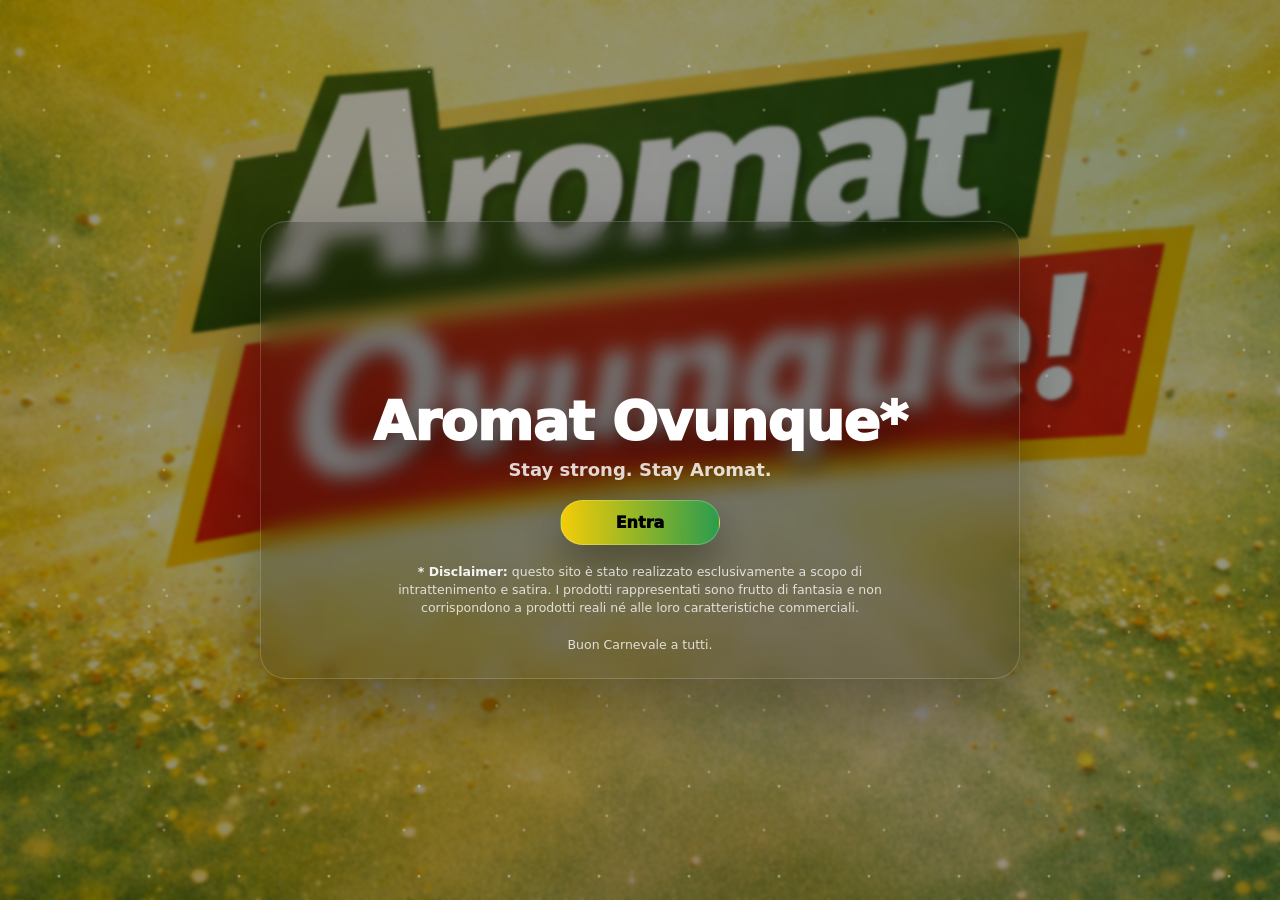
==== commit 8b448309: "Refactor HTML and CSS for better design Updated styles and structure for improved layout and readabi" ====
--- a/index.html
+++ b/index.html
@@ -1,723 +1,198 @@
 <!doctype html>
 <html lang="it">
 <head>
-<meta charset="utf-8">
-<meta name="viewport" content="width=device-width, initial-scale=1">
-<title>Aromat Ovunque* – Shop</title>
+  <meta charset="utf-8" />
+  <meta name="viewport" content="width=device-width, initial-scale=1" />
+  <title>Aromat Ovunque*</title>
 
-<style>
-:root{
-  --yellow:#ffd400;
-  --green:#1fa34a;
-  --red:#e11d2e;
-  --ink:#111827;
-  --muted:#6b7280;
-  --line:rgba(0,0,0,.10);
-  --shadow: 0 18px 45px rgba(17,24,39,.12);
-  --shadow2: 0 10px 25px rgba(17,24,39,.10);
-}
+  <style>
+    :root{
+      --yellow:#ffd400;
+      --green:#1fa34a;
+      --red:#e11d2e;
+      --ink:#ffffff;
+      --muted:rgba(255,255,255,.82);
+    }
 
-*{box-sizing:border-box}
-body{
-  margin:0;
-  font-family:system-ui,-apple-system,Segoe UI,Roboto,Arial;
-  background:
-    radial-gradient(900px 520px at 12% -10%, rgba(255,212,0,.25), transparent 62%),
-    radial-gradient(900px 520px at 92% 0%, rgba(31,163,74,.18), transparent 62%),
-    radial-gradient(900px 520px at 55% 120%, rgba(225,29,46,.15), transparent 62%),
-    #f6f7f9;
-  color:var(--ink);
-  overflow-x:hidden;
-}
+    *{box-sizing:border-box}
+    html,body{height:100%}
+    body{
+      margin:0;
+      font-family:system-ui,-apple-system,Segoe UI,Roboto,Arial;
+      color:var(--ink);
+      background:#0b0b0b;
+      overflow:hidden;
+    }
 
-/* brillantini */
-body::before{
-  content:"";
-  position:fixed;
-  inset:-40px;
-  pointer-events:none;
-  opacity:.55;
-  background:
-    radial-gradient(circle at 10% 18%, rgba(255,255,255,.65) 0 1px, transparent 2px) 0 0/90px 90px,
-    radial-gradient(circle at 70% 25%, rgba(255,255,255,.55) 0 1px, transparent 2px) 0 0/120px 120px,
-    radial-gradient(circle at 35% 80%, rgba(255,255,255,.50) 0 1px, transparent 2px) 0 0/140px 140px,
-    radial-gradient(circle at 88% 78%, rgba(255,255,255,.50) 0 1px, transparent 2px) 0 0/110px 110px;
-  filter: blur(.15px);
-  animation:sparkle 7s linear infinite;
-}
-@keyframes sparkle{
-  0%{transform:translate3d(0,0,0)}
-  100%{transform:translate3d(-60px,40px,0)}
-}
+    /* Hero background */
+    .hero{
+      position:fixed;
+      inset:0;
+      background:
+        radial-gradient(900px 520px at 12% 10%, rgba(255,212,0,.16), transparent 62%),
+        radial-gradient(900px 520px at 92% 18%, rgba(31,163,74,.12), transparent 62%),
+        radial-gradient(900px 520px at 55% 95%, rgba(225,29,46,.12), transparent 62%),
+        url("Hero.jpg") center/cover no-repeat;
+      filter:saturate(1.05) contrast(1.02);
+      transform:scale(1.02);
+    }
 
-/* HEADER */
-header{
-  position:sticky; top:0; z-index:10;
-  background:rgba(255,255,255,.90);
-  backdrop-filter:blur(10px);
-  border-bottom:1px solid var(--line);
-}
-.header{
-  max-width:1200px;
-  margin:auto;
-  padding:12px 16px;
-  display:flex;
-  justify-content:space-between;
-  align-items:center;
-  gap:12px;
-}
-.brand{
-  font-weight:950;
-  display:flex;
-  gap:10px;
-  align-items:center;
-  white-space:nowrap;
-}
-.dot{
-  width:14px;height:14px;border-radius:6px;
-  background:linear-gradient(135deg,var(--yellow),var(--green),var(--red));
-  box-shadow:0 10px 18px rgba(0,0,0,.12);
-}
-.actions{
-  display:flex;
-  gap:10px;
-  flex-wrap:wrap;
-  align-items:center;
-  justify-content:flex-end;
-}
-.pill{
-  padding:8px 14px;
-  border-radius:999px;
-  border:1px solid var(--line);
-  background:#fff;
-  text-decoration:none;
-  color:#000;
-  font-weight:900;
-  display:inline-flex;
-  align-items:center;
-  gap:8px;
-  box-shadow: 0 10px 18px rgba(17,24,39,.06);
-  transition: transform .12s ease, box-shadow .12s ease;
-}
-.pill:hover{transform:translateY(-1px); box-shadow:var(--shadow2);}
-.pill img{height:18px;border-radius:6px}
-.pill.static{cursor:default; opacity:.95}
+    /* Dark overlay for readability */
+    .overlay{
+      position:fixed;
+      inset:0;
+      background: rgba(0,0,0,.42);
+      backdrop-filter: blur(1.5px);
+    }
 
-/* LAYOUT */
-.wrap{
-  max-width:1200px;
-  margin:auto;
-  padding:20px 16px 40px;
-  display:grid;
-  grid-template-columns:260px 1fr;
-  gap:20px;
-}
-@media(max-width:900px){
-  .wrap{grid-template-columns:1fr}
-}
+    /* Subtle sparkles */
+    .sparkles{
+      position:fixed;
+      inset:-40px;
+      pointer-events:none;
+      opacity:.45;
+      background:
+        radial-gradient(circle at 10% 18%, rgba(255,255,255,.75) 0 1px, transparent 2px) 0 0/90px 90px,
+        radial-gradient(circle at 70% 25%, rgba(255,255,255,.55) 0 1px, transparent 2px) 0 0/120px 120px,
+        radial-gradient(circle at 35% 80%, rgba(255,255,255,.55) 0 1px, transparent 2px) 0 0/140px 140px,
+        radial-gradient(circle at 88% 78%, rgba(255,255,255,.55) 0 1px, transparent 2px) 0 0/110px 110px;
+      animation:sparkle 7s linear infinite;
+      filter:blur(.15px);
+    }
+    @keyframes sparkle{
+      0%{transform:translate3d(0,0,0)}
+      100%{transform:translate3d(-60px,40px,0)}
+    }
 
-/* SIDEBAR */
-aside{
-  background:rgba(255,255,255,.92);
-  border-radius:20px;
-  border:1px solid var(--line);
-  padding:12px;
-  box-shadow: 0 12px 26px rgba(17,24,39,.06);
-}
-.toggle{
-  width:100%;
-  padding:12px;
-  font-weight:950;
-  border-radius:14px;
-  border:1px solid var(--line);
-  background:linear-gradient(90deg,rgba(255,212,0,.25),rgba(31,163,74,.15),rgba(225,29,46,.12));
-  cursor:pointer;
-  display:flex;
-  align-items:center;
-  justify-content:space-between;
-  transition: transform .12s ease, box-shadow .12s ease;
-}
-.toggle:hover{transform:translateY(-1px); box-shadow:var(--shadow2);}
-.state{
-  font-size:12px;
-  padding:4px 10px;
-  border-radius:999px;
-  border:1px solid var(--line);
-  background:#fff;
-}
-.catlist{
-  margin-top:10px;
-  overflow:hidden;
-  max-height:800px;
-  opacity:1;
-  transition:max-height .25s ease, opacity .2s ease;
-}
-aside.collapsed .catlist{
-  max-height:0;
-  opacity:0;
-}
-.catbtn{
-  width:100%;
-  margin-bottom:8px;
-  padding:10px 12px;
-  border-radius:14px;
-  border:1px solid var(--line);
-  background:#fff;
-  font-weight:900;
-  cursor:pointer;
-  display:flex;
-  align-items:center;
-  justify-content:space-between;
-  transition: transform .12s ease, box-shadow .12s ease, background .12s ease;
-}
-.catbtn:hover{transform:translateY(-1px); box-shadow:var(--shadow2);}
-.catbtn.active{
-  background:linear-gradient(90deg,rgba(255,212,0,.22),rgba(31,163,74,.14),rgba(225,29,46,.12));
-}
-.count{
-  min-width:34px;
-  text-align:center;
-  padding:4px 10px;
-  border-radius:999px;
-  border:1px solid var(--line);
-  background:#fff;
-  font-size:12px;
-  font-weight:950;
-  opacity:.9;
-}
+    /* Content */
+    .wrap{
+      position:relative;
+      height:100%;
+      display:grid;
+      place-items:center;
+      padding:24px;
+    }
 
-/* MAIN */
-h1{margin:2px 0 14px; font-size:28px; letter-spacing:-.2px;}
+    .panel{
+      width:min(760px, 92vw);
+      text-align:center;
+      padding:28px 22px 24px;
+      border-radius:26px;
+      background: rgba(0,0,0,.22);
+      border:1px solid rgba(255,255,255,.18);
+      box-shadow: 0 30px 70px rgba(0,0,0,.35);
+      backdrop-filter: blur(10px);
+    }
 
-.grid{
-  display:grid;
-  grid-template-columns:repeat(3,1fr);
-  gap:18px;
-}
-@media(max-width:1100px){.grid{grid-template-columns:repeat(2,1fr)}}
-@media(max-width:600px){.grid{grid-template-columns:1fr}}
+    /* Push content down so it doesn't overlap the logo in Hero */
+    .stack{
+      margin-top: clamp(120px, 16vh, 190px);
+      display:flex;
+      flex-direction:column;
+      align-items:center;
+      gap:10px;
+    }
 
-.card{
-  background:#fff;
-  border-radius:22px;
-  padding:14px;
-  border:1px solid var(--line);
-  display:flex;
-  flex-direction:column;
-  gap:10px;
-  box-shadow: 0 12px 26px rgba(17,24,39,.07);
-  transition: transform .18s ease, box-shadow .18s ease;
-  overflow:hidden;
-}
-.card:hover{
-  transform: translateY(-4px);
-  box-shadow: var(--shadow);
-}
+    h1{
+      margin:0;
+      font-size: clamp(34px, 5vw, 54px);
+      letter-spacing:-.6px;
+      line-height:1.02;
+      font-weight:950;
+      text-shadow: 0 14px 30px rgba(0,0,0,.45);
+      opacity:0;
+      transform: translateY(10px);
+      animation: popIn .65s ease forwards;
+    }
 
-/* IMMAGINI (integrate meglio) */
-.stage{
-  position:relative;
-  height:230px;
-  border-radius:18px;
-  overflow:hidden;
-  display:flex;
-  align-items:center;
-  justify-content:center;
-  background:
-    radial-gradient(65% 65% at 50% 28%, rgba(255,212,0,.18), transparent 62%),
-    radial-gradient(70% 70% at 26% 88%, rgba(31,163,74,.14), transparent 66%),
-    radial-gradient(80% 80% at 80% 92%, rgba(225,29,46,.12), transparent 70%),
-    #fff;
-}
-.stage::before{
-  content:"";
-  position:absolute;
-  inset:0;
-  background: radial-gradient(circle at 50% 40%, transparent 22%, rgba(0,0,0,.10) 58%, rgba(0,0,0,.20) 100%);
-  pointer-events:none;
-  mix-blend-mode:multiply;
-  opacity:.95;
-}
-.stage::after{
-  content:"";
-  position:absolute;
-  bottom:16px;
-  width:78%;
-  height:44px;
-  background: radial-gradient(ellipse, rgba(0,0,0,.26), transparent 70%);
-  opacity:.85;
-}
-.stage img{
-  width:100%;
-  height:100%;
-  object-fit:contain;
-  padding:14px 16px 18px;
-  z-index:1;
-  filter:drop-shadow(0 20px 26px rgba(0,0,0,.22)) saturate(1.04) contrast(1.02);
-  -webkit-mask-image: radial-gradient(circle at 50% 42%, #000 34%, rgba(0,0,0,.62) 54%, transparent 78%);
-  mask-image: radial-gradient(circle at 50% 42%, #000 34%, rgba(0,0,0,.62) 54%, transparent 78%);
-  -webkit-mask-repeat:no-repeat;
-  mask-repeat:no-repeat;
-  -webkit-mask-size:cover;
-  mask-size:cover;
-}
+    .subtitle{
+      margin:0;
+      color:var(--muted);
+      font-weight:700;
+      font-size: clamp(14px, 1.7vw, 18px);
+      text-shadow: 0 10px 22px rgba(0,0,0,.35);
+      opacity:0;
+      transform: translateY(10px);
+      animation: popIn .65s ease .12s forwards;
+    }
 
-.tag{
-  position:absolute;
-  top:10px; left:10px;
-  background:#000;color:#fff;
-  padding:6px 10px;
-  border-radius:999px;
-  font-size:12px;
-  font-weight:900;
-  z-index:2;
-}
-.sale{
-  position:absolute;
-  top:10px; right:10px;
-  background:var(--yellow);
-  padding:6px 10px;
-  border-radius:999px;
-  font-weight:900;
-  z-index:2;
-  box-shadow:0 10px 18px rgba(0,0,0,.10);
-}
+    @keyframes popIn{
+      to{opacity:1; transform:translateY(0)}
+    }
 
-.title{margin:0;font-size:18px}
-.desc{margin:0;color:var(--muted);font-size:13px;line-height:1.35}
+    /* CTA button (Aromat-ish) */
+    .cta{
+      margin-top:10px;
+      display:inline-flex;
+      align-items:center;
+      justify-content:center;
+      min-width:160px;
+      padding:12px 20px;
+      border-radius:999px;
+      font-weight:950;
+      color:#000;
+      text-decoration:none;
+      border:1px solid rgba(255,255,255,.22);
+      background: linear-gradient(90deg, rgba(255,212,0,.92), rgba(31,163,74,.86));
+      box-shadow: 0 18px 40px rgba(0,0,0,.35);
+      transition: transform .12s ease, box-shadow .12s ease, filter .12s ease;
+      opacity:0;
+      transform: translateY(10px);
+      animation: popIn .65s ease .22s forwards;
+    }
+    .cta:hover{
+      transform: translateY(-2px) scale(1.02);
+      filter:saturate(1.08);
+      box-shadow: 0 26px 55px rgba(0,0,0,.42);
+      background: linear-gradient(90deg, var(--yellow), var(--green), var(--red));
+    }
+    .cta:active{transform: translateY(0) scale(.99)}
 
-/* RATING */
-.rating{
-  text-align:center;
-  border:1px solid var(--line);
-  border-radius:16px;
-  padding:10px;
-  background: rgba(255,255,255,.92);
-}
-.stars{
-  display:flex;
-  justify-content:center;
-  gap:6px;
-}
-.star{
-  width:22px;height:22px;
-  background:none;border:0;
-  cursor:pointer;
-  padding:0;
-  transition: transform .12s ease;
-}
-.star:hover{transform: translateY(-1px) scale(1.06);}
-.star svg{width:22px;height:22px;display:block}
-.star.on path{fill:var(--yellow)}
-.star.off path{fill:rgba(17,24,39,.22)}
-.meta{
-  margin-top:4px;
-  font-size:12px;
-  opacity:.85;
-}
+    /* Disclaimer */
+    .disclaimer{
+      margin:18px auto 0;
+      max-width: 62ch;
+      font-size:12.5px;
+      line-height:1.45;
+      color: rgba(255,255,255,.78);
+      text-shadow: 0 10px 22px rgba(0,0,0,.35);
+      opacity:0;
+      transform: translateY(10px);
+      animation: popIn .65s ease .32s forwards;
+    }
 
-/* RECENSIONE */
-.review{
-  text-align:center;
-  border:1px solid var(--line);
-  border-radius:16px;
-  padding:10px;
-  background: rgba(255,255,255,.92);
-}
-.review-title{
-  font-weight:900;
-  font-size:12px;
-  opacity:.7;
-}
-.review-text{
-  font-size:13px;
-  max-width:42ch;
-  margin:6px auto 0;
-  line-height:1.35;
-  opacity:.9;
-}
+    .disclaimer b{
+      color: rgba(255,255,255,.92);
+    }
 
-/* CTA */
-.open{
-  margin-top:auto;
-  padding:10px 14px;
-  border-radius:999px;
-  border:1px solid var(--line);
-  text-align:center;
-  font-weight:900;
-  text-decoration:none;
-  color:#000;
-  background:#fff;
-  transition: transform .12s ease, box-shadow .12s ease, background .12s ease;
-}
-.open:hover{
-  background:linear-gradient(90deg,var(--yellow),var(--green),var(--red));
-  transform: translateY(-1px);
-  box-shadow: var(--shadow2);
-}
-.open:active{transform: translateY(0) scale(.99)}
-
-.hidden{display:none !important;}
-</style>
+    /* Reduced motion */
+    @media (prefers-reduced-motion: reduce){
+      .sparkles{animation:none}
+      h1,.subtitle,.cta,.disclaimer{animation:none; opacity:1; transform:none}
+    }
+  </style>
 </head>
 
 <body>
+  <div class="hero" aria-hidden="true"></div>
+  <div class="overlay" aria-hidden="true"></div>
+  <div class="sparkles" aria-hidden="true"></div>
 
-<header>
-  <div class="header">
-    <div class="brand"><span class="dot"></span> Aromat Ovunque*</div>
-    <div class="actions">
-      <a class="pill" href="index.html">Home</a>
-      <a class="pill" href="https://www.instagram.com/aromatovunque.ch?igsh=cHMxaHVyOWZmNTkz" target="_blank" rel="noopener">
-        <img src="insta.jpg" alt="Instagram"> Instagram
-      </a>
-      <span class="pill static">Visite: <b id="visits">…</b></span>
-      <span class="pill static">Rabadan 2026</span>
-    </div>
-  </div>
-</header>
+  <main class="wrap">
+    <section class="panel">
+      <div class="stack">
+        <h1>Aromat Ovunque*</h1>
+        <p class="subtitle">Stay strong. Stay Aromat.</p>
+        <a class="cta" href="shop.html">Entra</a>
+      </div>
 
-<div class="wrap">
-  <aside id="sidebar">
-    <button class="toggle" id="toggleCats" type="button">
-      <span>Categorie</span>
-      <span class="state" id="toggleLabel">Chiudi</span>
-    </button>
-
-    <div class="catlist" id="catlist">
-      <button class="catbtn active" data-filter="all">Tutti <span class="count" data-count="all">0</span></button>
-      <button class="catbtn" data-filter="bevande">Bevande <span class="count" data-count="bevande">0</span></button>
-      <button class="catbtn" data-filter="caffe">Caffè <span class="count" data-count="caffe">0</span></button>
-      <button class="catbtn" data-filter="dolci">Dolci <span class="count" data-count="dolci">0</span></button>
-      <button class="catbtn" data-filter="cura">Cura persona <span class="count" data-count="cura">0</span></button>
-      <button class="catbtn" data-filter="casa">Casa <span class="count" data-count="casa">0</span></button>
-      <button class="catbtn" data-filter="carne">Carne <span class="count" data-count="carne">0</span></button>
-      <button class="catbtn" data-filter="extra">Extra <span class="count" data-count="extra">0</span></button>
-    </div>
-  </aside>
-
-  <main>
-    <h1>Azioni settimanali – Rabadan 2026</h1>
-
-    <section class="grid" id="grid">
-
-      <!-- BEVANDE -->
-      <article class="card" data-cat="bevande" data-id="coca">
-        <div class="stage">
-          <span class="tag">BEVANDE</span><span class="sale" data-sale>-%</span>
-          <img src="coca.jpg" alt="Coca Aromat">
-        </div>
-        <h3 class="title">Coca Aromat</h3>
-        <p class="desc">Scelte sbagliate fatte bene.</p>
-        <div class="rating">
-          <div class="stars"></div>
-          <div class="meta"><b class="avg">0.0</b> · <span class="votes">(0 voti)</span></div>
-        </div>
-        <div class="review"><div class="review-title">Recensione</div><div class="review-text"></div></div>
-        <a class="open" href="coca.jpg">Apri</a>
-      </article>
-
-      <article class="card" data-cat="bevande" data-id="sciroppo">
-        <div class="stage">
-          <span class="tag">BEVANDE</span><span class="sale" data-sale>-%</span>
-          <img src="sciroppo.jpg" alt="Sciroppo Aromat">
-        </div>
-        <h3 class="title">Sciroppo Aromat</h3>
-        <p class="desc">Dolcezza che non perdona.</p>
-        <div class="rating">
-          <div class="stars"></div>
-          <div class="meta"><b class="avg">0.0</b> · <span class="votes">(0 voti)</span></div>
-        </div>
-        <div class="review"><div class="review-title">Recensione</div><div class="review-text"></div></div>
-        <a class="open" href="sciroppo.jpg">Apri</a>
-      </article>
-
-      <!-- CAFFÈ -->
-      <article class="card" data-cat="caffe" data-id="caffe">
-        <div class="stage">
-          <span class="tag">CAFFÈ</span><span class="sale" data-sale>-%</span>
-          <img src="caffe.jpg" alt="Capsule Espresso">
-        </div>
-        <h3 class="title">Capsule Espresso</h3>
-        <p class="desc">Compatibili, forti, inevitabili.</p>
-        <div class="rating">
-          <div class="stars"></div>
-          <div class="meta"><b class="avg">0.0</b> · <span class="votes">(0 voti)</span></div>
-        </div>
-        <div class="review"><div class="review-title">Recensione</div><div class="review-text"></div></div>
-        <a class="open" href="caffe.jpg">Apri</a>
-      </article>
-
-      <!-- DOLCI -->
-      <article class="card" data-cat="dolci" data-id="cioccolato">
-        <div class="stage">
-          <span class="tag">DOLCI</span><span class="sale" data-sale>-%</span>
-          <img src="cioccolato.jpg" alt="Cioccolato fondente">
-        </div>
-        <h3 class="title">Cioccolato fondente</h3>
-        <p class="desc">Forte, testardo. Come il progetto.</p>
-        <div class="rating">
-          <div class="stars"></div>
-          <div class="meta"><b class="avg">0.0</b> · <span class="votes">(0 voti)</span></div>
-        </div>
-        <div class="review"><div class="review-title">Recensione</div><div class="review-text"></div></div>
-        <a class="open" href="cioccolato.jpg">Apri</a>
-      </article>
-
-      <article class="card" data-cat="dolci" data-id="gelato">
-        <div class="stage">
-          <span class="tag">DOLCI</span><span class="sale" data-sale>-%</span>
-          <img src="gelato.jpg" alt="Gelato Aromat Supreme">
-        </div>
-        <h3 class="title">Gelato Aromat Supreme</h3>
-        <p class="desc">Dolce, cremoso, inspiegabile.</p>
-        <div class="rating">
-          <div class="stars"></div>
-          <div class="meta"><b class="avg">0.0</b> · <span class="votes">(0 voti)</span></div>
-        </div>
-        <div class="review"><div class="review-title">Recensione</div><div class="review-text"></div></div>
-        <a class="open" href="gelato.jpg">Apri</a>
-      </article>
-
-      <article class="card" data-cat="dolci" data-id="aromella">
-        <div class="stage">
-          <span class="tag">DOLCI</span><span class="sale" data-sale>-%</span>
-          <img src="aromella.jpg" alt="Aromella">
-        </div>
-        <h3 class="title">Aromella</h3>
-        <p class="desc">Spalmabile. Non fare domande.</p>
-        <div class="rating">
-          <div class="stars"></div>
-          <div class="meta"><b class="avg">0.0</b> · <span class="votes">(0 voti)</span></div>
-        </div>
-        <div class="review"><div class="review-title">Recensione</div><div class="review-text"></div></div>
-        <a class="open" href="aromella.jpg">Apri</a>
-      </article>
-
-      <!-- CURA -->
-      <article class="card" data-cat="cura" data-id="dentifricio">
-        <div class="stage">
-          <span class="tag">CURA</span><span class="sale" data-sale>-%</span>
-          <img src="dentifricio.jpg" alt="Dentifricio all'Aromat">
-        </div>
-        <h3 class="title">Dentifricio all’Aromat</h3>
-        <p class="desc">Alito potente. Zero compromessi.</p>
-        <div class="rating">
-          <div class="stars"></div>
-          <div class="meta"><b class="avg">0.0</b> · <span class="votes">(0 voti)</span></div>
-        </div>
-        <div class="review"><div class="review-title">Recensione</div><div class="review-text"></div></div>
-        <a class="open" href="dentifricio.jpg">Apri</a>
-      </article>
-
-      <article class="card" data-cat="cura" data-id="deodorante">
-        <div class="stage">
-          <span class="tag">CURA</span><span class="sale" data-sale>-%</span>
-          <img src="deodorante.jpg" alt="Deodorante Aromat">
-        </div>
-        <h3 class="title">Deodorante Aromat</h3>
-        <p class="desc">48h. O più. Chi lo sa.</p>
-        <div class="rating">
-          <div class="stars"></div>
-          <div class="meta"><b class="avg">0.0</b> · <span class="votes">(0 voti)</span></div>
-        </div>
-        <div class="review"><div class="review-title">Recensione</div><div class="review-text"></div></div>
-        <a class="open" href="deodorante.jpg">Apri</a>
-      </article>
-
-      <article class="card" data-cat="cura" data-id="profumo">
-        <div class="stage">
-          <span class="tag">CURA</span><span class="sale" data-sale>-%</span>
-          <img src="profumo.jpg" alt="Eau de Toilette">
-        </div>
-        <h3 class="title">Eau de Toilette</h3>
-        <p class="desc">Profumo “Aromat”. Coraggio vero.</p>
-        <div class="rating">
-          <div class="stars"></div>
-          <div class="meta"><b class="avg">0.0</b> · <span class="votes">(0 voti)</span></div>
-        </div>
-        <div class="review"><div class="review-title">Recensione</div><div class="review-text"></div></div>
-        <a class="open" href="profumo.jpg">Apri</a>
-      </article>
-
-      <!-- CASA -->
-      <article class="card" data-cat="casa" data-id="carta">
-        <div class="stage">
-          <span class="tag">CASA</span><span class="sale" data-sale>-%</span>
-          <img src="carta.jpg" alt="Carta igienica Aromat">
-        </div>
-        <h3 class="title">Carta igienica Aromat</h3>
-        <p class="desc">Piacevolmente insaporita. Sì, lo so.</p>
-        <div class="rating">
-          <div class="stars"></div>
-          <div class="meta"><b class="avg">0.0</b> · <span class="votes">(0 voti)</span></div>
-        </div>
-        <div class="review"><div class="review-title">Recensione</div><div class="review-text"></div></div>
-        <a class="open" href="carta.jpg">Apri</a>
-      </article>
-
-      <!-- EXTRA -->
-      <article class="card" data-cat="extra" data-id="sigarette">
-        <div class="stage">
-          <span class="tag">EXTRA</span><span class="sale" data-sale>-%</span>
-          <img src="sigarette.jpg" alt="Sigarette Aromat">
-        </div>
-        <h3 class="title">Sigarette Aromat</h3>
-        <p class="desc">Per chi ama il rischio. Il sito no.</p>
-        <div class="rating">
-          <div class="stars"></div>
-          <div class="meta"><b class="avg">0.0</b> · <span class="votes">(0 voti)</span></div>
-        </div>
-        <div class="review"><div class="review-title">Recensione</div><div class="review-text"></div></div>
-        <a class="open" href="sigarette.jpg">Apri</a>
-      </article>
-
-      <!-- CARNE -->
-      <article class="card" data-cat="carne" data-id="luganighetta">
-        <div class="stage">
-          <span class="tag">CARNE</span><span class="sale" data-sale>-%</span>
-          <img src="luganighetta.jpg" alt="Luganighetta Aromat">
-        </div>
-        <h3 class="title">Luganighetta Aromat</h3>
-        <p class="desc">Spirale perfetta. Decisioni discutibili.</p>
-        <div class="rating">
-          <div class="stars"></div>
-          <div class="meta"><b class="avg">0.0</b> · <span class="votes">(0 voti)</span></div>
-        </div>
-        <div class="review"><div class="review-title">Recensione</div><div class="review-text"></div></div>
-        <a class="open" href="luganighetta.jpg">Apri</a>
-      </article>
-
+      <p class="disclaimer">
+        <b>* Disclaimer:</b> questo sito è stato realizzato esclusivamente a scopo di intrattenimento e satira.
+        I prodotti rappresentati sono frutto di fantasia e non corrispondono a prodotti reali né alle loro caratteristiche commerciali.
+        <br><br>
+        Buon Carnevale a tutti.
+      </p>
     </section>
   </main>
-</div>
-
-<script>
-/* CONTATORE VISITE VERO, VISIBILE, GRATIS (CountAPI) */
-fetch("https://api.countapi.xyz/hit/aromatovunque/shop")
-  .then(r=>r.json())
-  .then(d=>document.getElementById("visits").textContent = d.value)
-  .catch(()=>document.getElementById("visits").textContent="—");
-
-/* Toggle categorie */
-const sidebar = document.getElementById("sidebar");
-const toggle = document.getElementById("toggleCats");
-const toggleLabel = document.getElementById("toggleLabel");
-function setCollapsed(on){
-  sidebar.classList.toggle("collapsed", on);
-  toggleLabel.textContent = on ? "Apri" : "Chiudi";
-}
-toggle.addEventListener("click", ()=> setCollapsed(!sidebar.classList.contains("collapsed")));
-if (window.matchMedia("(max-width: 900px)").matches) setCollapsed(true);
-
-/* Filtri categorie */
-const buttons = Array.from(document.querySelectorAll(".catbtn"));
-const cards = Array.from(document.querySelectorAll(".card"));
-buttons.forEach(btn=>{
-  btn.addEventListener("click", ()=>{
-    buttons.forEach(b=>b.classList.remove("active"));
-    btn.classList.add("active");
-    const f = btn.dataset.filter;
-    cards.forEach(c => c.classList.toggle("hidden", f!=="all" && c.dataset.cat !== f));
-    if (window.matchMedia("(max-width: 900px)").matches) setCollapsed(true);
-  });
-});
-
-/* Conteggi categorie */
-const counts = { all: cards.length };
-cards.forEach(c => counts[c.dataset.cat] = (counts[c.dataset.cat] || 0) + 1);
-document.querySelectorAll("[data-count]").forEach(el=>{
-  const k = el.getAttribute("data-count");
-  el.textContent = counts[k] || 0;
-});
-
-/* Sconti random 20–50% */
-const rand = (min,max)=> Math.floor(Math.random()*(max-min+1))+min;
-document.querySelectorAll("[data-sale]").forEach(el => el.textContent = "-" + rand(20,50) + "%");
-
-/* Rating finto per sessione: +1 voto solo 1 volta per prodotto */
-const STAR = `
-  <svg viewBox="0 0 24 24" aria-hidden="true">
-    <path d="M12 17.27 18.18 21l-1.64-7.03L22 9.24l-7.19-.61L12 2 9.19 8.63 2 9.24l5.46 4.73L5.82 21z"></path>
-  </svg>
-`;
-
-const REVIEWS = [
-  "Carnevale-approved. Sapore che non chiede permesso.",
-  "Scelta discutibile, risultato eccellente.",
-  "Inspiegabile. Quindi perfetto.",
-  "Ne ho parlato con la mia dignità. Ha perso.",
-  "Se esistesse Aromat+, sarebbe questo.",
-  "Ti giudicano, poi lo vogliono anche loro."
-];
-
-const SESSION_KEY = "ao_fake_ratings_final_v1";
-let data;
-try{ data = JSON.parse(sessionStorage.getItem(SESSION_KEY) || "{}"); }catch(e){ data = {}; }
-
-function save(){ sessionStorage.setItem(SESSION_KEY, JSON.stringify(data)); }
-
-function ensure(id){
-  if(!data[id]){
-    const avg = Math.round((3.8 + Math.random()*1.1) * 10) / 10; // 3.8-4.9
-    const votes = Math.floor(30 + Math.random()*231); // 30-260
-    const review = REVIEWS[Math.floor(Math.random()*REVIEWS.length)];
-    data[id] = { avg, votes, voted:false, review };
-  }
-  return data[id];
-}
-
-function renderStars(starsEl, n){
-  starsEl.innerHTML = "";
-  for(let i=1;i<=5;i++){
-    const b = document.createElement("button");
-    b.type = "button";
-    b.className = "star " + (i<=n ? "on":"off");
-    b.dataset.value = String(i);
-    b.innerHTML = STAR;
-    starsEl.appendChild(b);
-  }
-}
-
-function applyVote(oldAvg, oldVotes, starValue){
-  const votes = oldVotes + 1;
-  const avg = (oldAvg * oldVotes + starValue) / votes;
-  return { avg: Math.round(avg*10)/10, votes };
-}
-
-document.querySelectorAll(".card[data-id]").forEach(card=>{
-  const id = card.dataset.id;
-  const d = ensure(id);
-
-  card.querySelector(".avg").textContent = d.avg.toFixed(1);
-  card.querySelector(".votes").textContent = `(${d.votes} voti)`;
-  card.querySelector(".review-text").textContent = d.review;
-
-  const starsEl = card.querySelector(".stars");
-  renderStars(starsEl, Math.round(d.avg));
-
-  starsEl.addEventListener("click", (e)=>{
-    const btn = e.target.closest(".star");
-    if(!btn) return;
-    if(d.voted) return; // una volta per sessione
-    const v = parseInt(btn.dataset.value, 10);
-
-    const res = applyVote(d.avg, d.votes, v);
-    d.avg = res.avg;
-    d.votes = res.votes;
-    d.voted = true;
-
-    card.querySelector(".avg").textContent = d.avg.toFixed(1);
-    card.querySelector(".votes").textContent = `(${d.votes} voti)`;
-    card.querySelector(".review-text").textContent = "Voto registrato. La giuria del carnevale approva.";
-
-    renderStars(starsEl, v);
-    save();
-  });
-});
-
-save();
-</script>
-
 </body>
 </html>
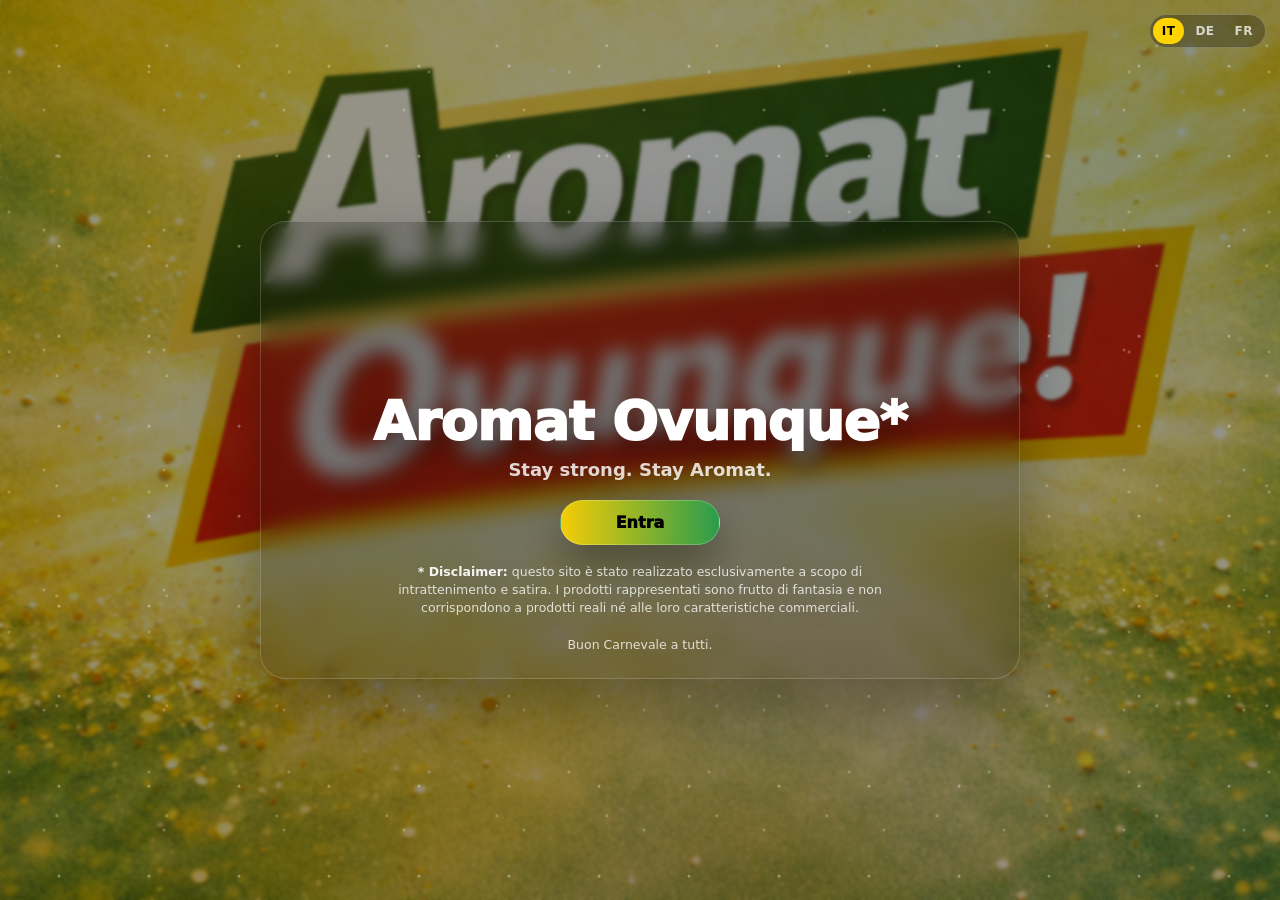
==== commit bf92f1ea: "Sito in tre lingue: italiano, tedesco e francese - Nuovo lang.js con tutte le traduzioni DE e FR (ho" ====
--- a/index.html
+++ b/index.html
@@ -3,7 +3,7 @@
 <head>
   <meta charset="utf-8" />
   <meta name="viewport" content="width=device-width, initial-scale=1" />
-  <title>Aromat Ovunque*</title>
+  <title data-i18n="idx.doctitle">Aromat Ovunque*</title>
 
   <style>
     :root{
@@ -165,6 +165,12 @@
       color: rgba(255,255,255,.92);
     }
 
+    /* Lingua */
+    .lang-fixed{
+      position:fixed; top:14px; right:14px; z-index:5;
+      top:calc(14px + env(safe-area-inset-top));
+    }
+
     /* Reduced motion */
     @media (prefers-reduced-motion: reduce){
       .sparkles{animation:none}
@@ -178,15 +184,17 @@
   <div class="overlay" aria-hidden="true"></div>
   <div class="sparkles" aria-hidden="true"></div>
 
+  <div class="lang-fixed" data-lang-switch></div>
+
   <main class="wrap">
     <section class="panel">
       <div class="stack">
-        <h1>Aromat Ovunque*</h1>
+        <h1 data-i18n="idx.title">Aromat Ovunque*</h1>
         <p class="subtitle">Stay strong. Stay Aromat.</p>
-        <a class="cta" href="shop.html">Entra</a>
+        <a class="cta" href="shop.html" data-i18n="idx.cta">Entra</a>
       </div>
 
-      <p class="disclaimer">
+      <p class="disclaimer" data-i18n-html="idx.disclaimer">
         <b>* Disclaimer:</b> questo sito è stato realizzato esclusivamente a scopo di intrattenimento e satira.
         I prodotti rappresentati sono frutto di fantasia e non corrispondono a prodotti reali né alle loro caratteristiche commerciali.
         <br><br>
@@ -194,5 +202,6 @@
       </p>
     </section>
   </main>
+  <script src="lang.js"></script>
 </body>
 </html>
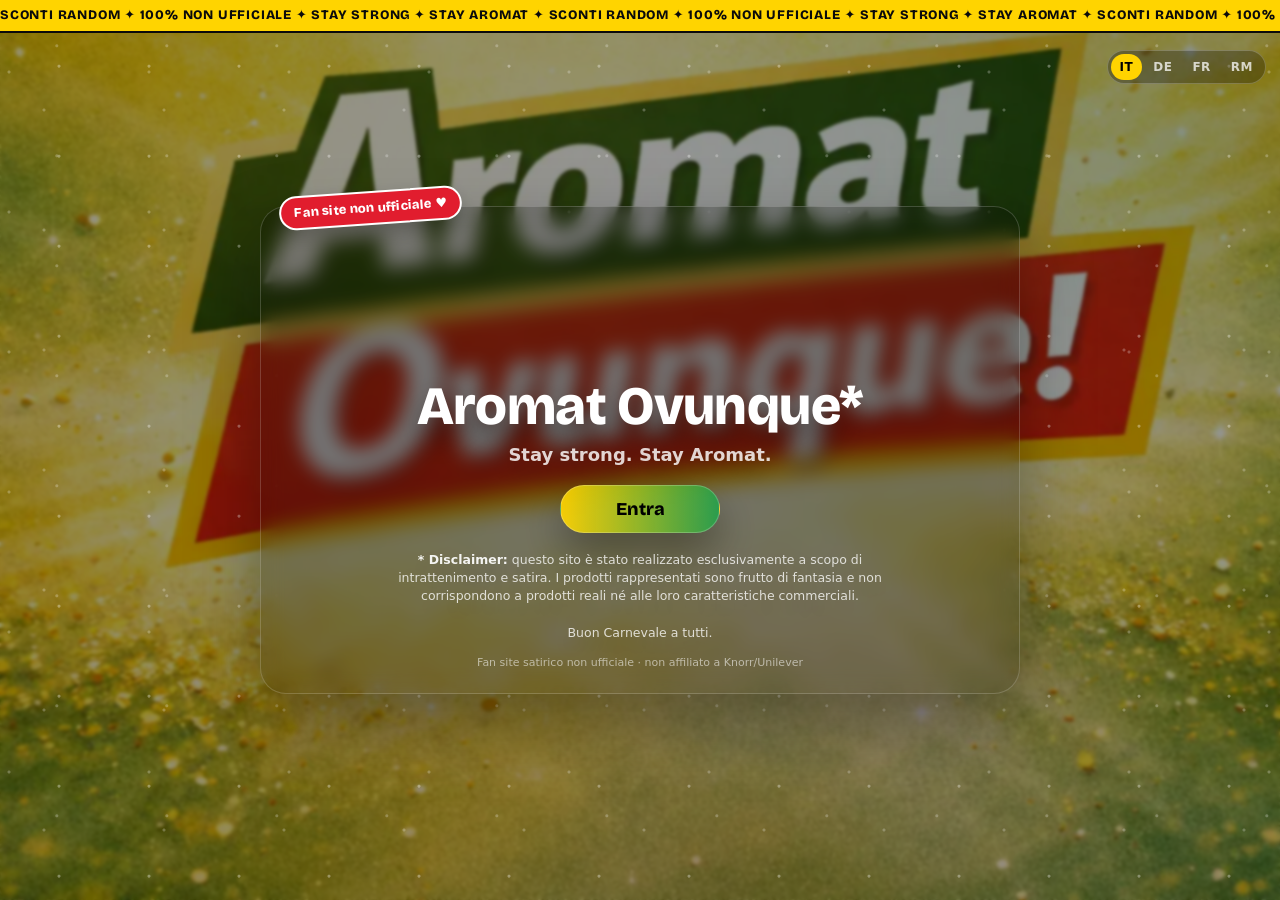
==== commit a1774612: "Restyling moderno del sito (fan site satirico, non ufficiale) - Shop su telefono: menu fisso in bass" ====
--- a/index.html
+++ b/index.html
@@ -2,7 +2,27 @@
 <html lang="it">
 <head>
   <meta charset="utf-8" />
-  <meta name="viewport" content="width=device-width, initial-scale=1" />
+  <meta name="viewport" content="width=device-width, initial-scale=1, viewport-fit=cover" />
+  <meta name="description" content="Fan site satirico e non ufficiale, fatto per amore dell’Aromat. Prodotti inventati, sconti random e due giochi." />
+  <meta name="theme-color" content="#0b0b0b" />
+  <link rel="icon" type="image/png" sizes="48x48" href="favicon-48.png" />
+  <link rel="icon" type="image/png" sizes="192x192" href="icon-192.png" />
+  <link rel="apple-touch-icon" href="apple-touch-icon.png" />
+  <link rel="manifest" href="site.webmanifest" />
+  <meta property="og:type" content="website" />
+  <meta property="og:site_name" content="Aromat Ovunque*" />
+  <meta property="og:title" content="Aromat Ovunque*" />
+  <meta property="og:description" content="Fan site satirico e non ufficiale, fatto per amore dell’Aromat. Prodotti inventati, sconti random e due giochi." />
+  <meta property="og:url" content="https://aromatovunque.info/" />
+  <meta property="og:image" content="https://aromatovunque.info/og-image.jpg" />
+  <meta property="og:image:width" content="1200" />
+  <meta property="og:image:height" content="630" />
+  <meta property="og:locale" content="it_CH" />
+  <meta name="twitter:card" content="summary_large_image" />
+  <link rel="preconnect" href="https://fonts.googleapis.com" />
+  <link rel="preconnect" href="https://fonts.gstatic.com" crossorigin />
+  <link rel="stylesheet" href="https://fonts.googleapis.com/css2?family=Bricolage+Grotesque:opsz,wght@12..96,600..800&display=swap" />
+  <link rel="stylesheet" href="site.css" />
   <title data-i18n="idx.doctitle">Aromat Ovunque*</title>
 
   <style>
@@ -32,7 +52,7 @@
         radial-gradient(900px 520px at 12% 10%, rgba(255,212,0,.16), transparent 62%),
         radial-gradient(900px 520px at 92% 18%, rgba(31,163,74,.12), transparent 62%),
         radial-gradient(900px 520px at 55% 95%, rgba(225,29,46,.12), transparent 62%),
-        url("Hero.jpg") center/cover no-repeat;
+        url("Hero.webp") center/cover no-repeat;
       filter:saturate(1.05) contrast(1.02);
       transform:scale(1.02);
     }
@@ -74,6 +94,7 @@
     }
 
     .panel{
+      position:relative;
       width:min(760px, 92vw);
       text-align:center;
       padding:28px 22px 24px;
@@ -95,6 +116,7 @@
 
     h1{
       margin:0;
+      font-family:var(--font-display);
       font-size: clamp(34px, 5vw, 54px);
       letter-spacing:-.6px;
       line-height:1.02;
@@ -123,6 +145,8 @@
     /* CTA button (Aromat-ish) */
     .cta{
       margin-top:10px;
+      font-family:var(--font-display);
+      font-size:18px;
       display:inline-flex;
       align-items:center;
       justify-content:center;
@@ -165,11 +189,22 @@
       color: rgba(255,255,255,.92);
     }
 
-    /* Lingua */
+    /* Striscia in alto e lingua */
+    .top-marquee{position:fixed; top:0; left:0; right:0; z-index:6; padding-top:env(safe-area-inset-top); background:var(--a-yellow)}
     .lang-fixed{
-      position:fixed; top:14px; right:14px; z-index:5;
-      top:calc(14px + env(safe-area-inset-top));
-    }
+      position:fixed; right:14px; z-index:5;
+      top:calc(50px + env(safe-area-inset-top));
+    }
+    .home-sticker{position:absolute; top:-16px; left:18px; z-index:2}
+    @media (max-width:520px){ .home-sticker{top:-12px; left:12px; font-size:12px; padding:6px 11px} .lang-fixed{top:calc(48px + env(safe-area-inset-top))} }
+    .mini-foot{
+      margin:14px auto 0;
+      font-size:11px;
+      color:rgba(255,255,255,.55);
+      opacity:0;
+      animation: popIn .65s ease .4s forwards;
+    }
+    body{-webkit-tap-highlight-color:transparent}
 
     /* Reduced motion */
     @media (prefers-reduced-motion: reduce){
@@ -184,10 +219,20 @@
   <div class="overlay" aria-hidden="true"></div>
   <div class="sparkles" aria-hidden="true"></div>
 
+  <div class="top-marquee" aria-hidden="true">
+    <div class="marquee"><div class="marquee-track">
+      <span data-i18n="ui.marquee">SCONTI RANDOM ✦ 100% NON UFFICIALE ✦ STAY STRONG ✦ STAY AROMAT ✦&nbsp;</span>
+      <span data-i18n="ui.marquee">SCONTI RANDOM ✦ 100% NON UFFICIALE ✦ STAY STRONG ✦ STAY AROMAT ✦&nbsp;</span>
+      <span data-i18n="ui.marquee">SCONTI RANDOM ✦ 100% NON UFFICIALE ✦ STAY STRONG ✦ STAY AROMAT ✦&nbsp;</span>
+      <span data-i18n="ui.marquee">SCONTI RANDOM ✦ 100% NON UFFICIALE ✦ STAY STRONG ✦ STAY AROMAT ✦&nbsp;</span>
+    </div></div>
+  </div>
+
   <div class="lang-fixed" data-lang-switch></div>
 
   <main class="wrap">
     <section class="panel">
+      <span class="fan-sticker home-sticker" data-i18n="ui.fan">Fan site non ufficiale ♥</span>
       <div class="stack">
         <h1 data-i18n="idx.title">Aromat Ovunque*</h1>
         <p class="subtitle">Stay strong. Stay Aromat.</p>
@@ -200,8 +245,17 @@
         <br><br>
         Buon Carnevale a tutti.
       </p>
+      <p class="mini-foot" data-i18n="ui.footerShort">Fan site satirico non ufficiale · non affiliato a Knorr/Unilever</p>
     </section>
   </main>
   <script src="lang.js"></script>
+  <script src="site.js"></script>
+  <script>
+    // Tocco sullo schermo: spruzzo di granelli di sale
+    window.addEventListener('pointerdown', function (e) {
+      if (e.target.closest('a, button')) return;
+      window.aromat.saltBurst(e.clientX, e.clientY, 18);
+    });
+  </script>
 </body>
 </html>
--- a/site.css
+++ b/site.css
@@ -0,0 +1,92 @@
+/* Aromat Ovunque* — stili comuni a tutte le pagine
+ * (caratteri, striscia che scorre, adesivi, piè di pagina) */
+
+:root{
+  --a-yellow:#ffd400;
+  --a-green:#1fa34a;
+  --a-red:#e11d2e;
+  --a-ink:#0b0b0b;
+  --font-display:"Bricolage Grotesque", system-ui, -apple-system, "Segoe UI", Roboto, Arial, sans-serif;
+}
+
+/* ---------- Striscia di testo che scorre ---------- */
+.marquee{
+  position:relative;
+  overflow:hidden;
+  background:var(--a-yellow);
+  color:var(--a-ink);
+  border-bottom:2px solid var(--a-ink);
+  font-family:var(--font-display);
+  font-weight:800;
+  font-size:13px;
+  letter-spacing:.8px;
+  line-height:1;
+  white-space:nowrap;
+  user-select:none;
+}
+.marquee-track{
+  display:inline-flex;
+  padding:9px 0;
+  animation:marquee 28s linear infinite;
+}
+.marquee-track span{padding-right:0}
+@keyframes marquee{
+  from{transform:translateX(0)}
+  to{transform:translateX(-50%)}
+}
+
+/* ---------- Adesivo "fan site" ---------- */
+.fan-sticker{
+  display:inline-flex;
+  align-items:center;
+  gap:6px;
+  padding:7px 13px;
+  border-radius:999px;
+  background:var(--a-red);
+  color:#fff;
+  font-family:var(--font-display);
+  font-weight:800;
+  font-size:13px;
+  letter-spacing:.2px;
+  border:2px solid #fff;
+  box-shadow:0 8px 18px rgba(0,0,0,.18);
+  transform:rotate(-4deg);
+  white-space:nowrap;
+}
+
+/* ---------- Piè di pagina ---------- */
+.site-footer{
+  max-width:1200px;
+  margin:0 auto;
+  padding:26px 16px 30px;
+  display:flex;
+  flex-wrap:wrap;
+  align-items:center;
+  justify-content:space-between;
+  gap:14px 22px;
+  font-size:13px;
+  line-height:1.5;
+  color:rgba(0,0,0,.62);
+  border-top:1px solid rgba(0,0,0,.08);
+}
+.site-footer p{margin:0; max-width:70ch}
+.site-footer b{color:rgba(0,0,0,.85)}
+.site-footer .foot-links{display:flex; align-items:center; gap:12px; flex-wrap:wrap}
+.site-footer a{color:inherit; font-weight:700; text-decoration:none; border-bottom:1px solid currentColor}
+.site-footer.dark{color:rgba(255,255,255,.62); border-top-color:rgba(255,255,255,.12)}
+.site-footer.dark b{color:rgba(255,255,255,.9)}
+
+/* ---------- Granelli di sale (animazione al tocco) ---------- */
+.salt{
+  position:fixed;
+  width:7px; height:7px;
+  border-radius:2px;
+  background:#fffbe8;
+  box-shadow:0 0 0 1px rgba(0,0,0,.08);
+  pointer-events:none;
+  z-index:9999;
+}
+
+@media (prefers-reduced-motion: reduce){
+  .marquee-track{animation:none}
+}
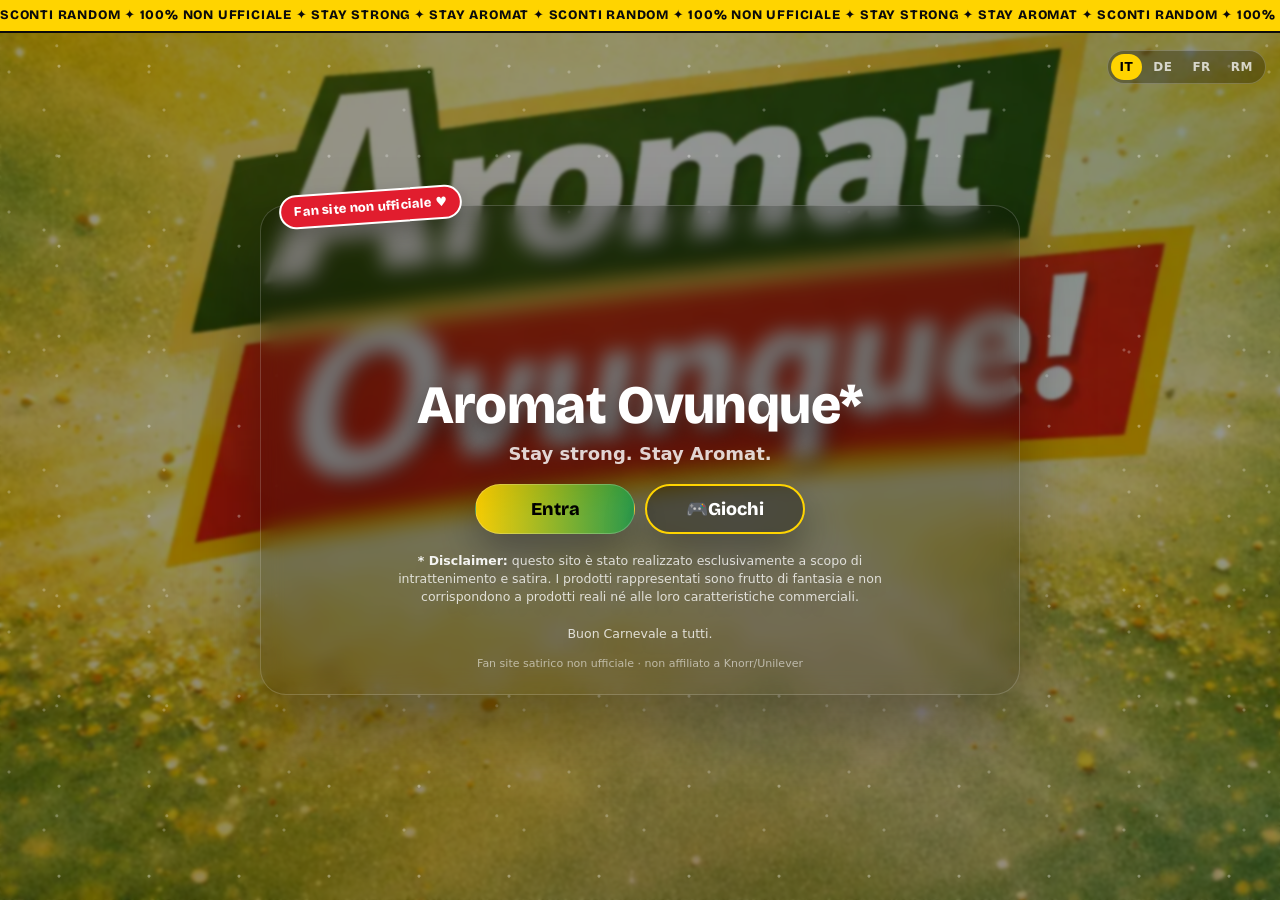
==== commit 59a38620: "Finale con sigla e cannoni, pagina Giochi e menu più chiari Aromat World: - Dopo la Patata Gigante p" ====
--- a/index.html
+++ b/index.html
@@ -171,6 +171,13 @@
       background: linear-gradient(90deg, var(--yellow), var(--green), var(--red));
     }
     .cta:active{transform: translateY(0) scale(.99)}
+    .cta-row{display:flex; gap:10px; flex-wrap:wrap; justify-content:center}
+    .cta-games{
+      background:rgba(0,0,0,.35); color:#fff;
+      border:2px solid var(--yellow);
+      animation-delay:.3s;
+    }
+    .cta-games:hover{color:#000}
 
     /* Disclaimer */
     .disclaimer{
@@ -236,7 +243,10 @@
       <div class="stack">
         <h1 data-i18n="idx.title">Aromat Ovunque*</h1>
         <p class="subtitle">Stay strong. Stay Aromat.</p>
-        <a class="cta" href="shop.html" data-i18n="idx.cta">Entra</a>
+        <div class="cta-row">
+          <a class="cta" href="shop.html" data-i18n="idx.cta">Entra</a>
+          <a class="cta cta-games" href="giochi.html">🎮 <span data-i18n="nav.games">Giochi</span></a>
+        </div>
       </div>
 
       <p class="disclaimer" data-i18n-html="idx.disclaimer">
